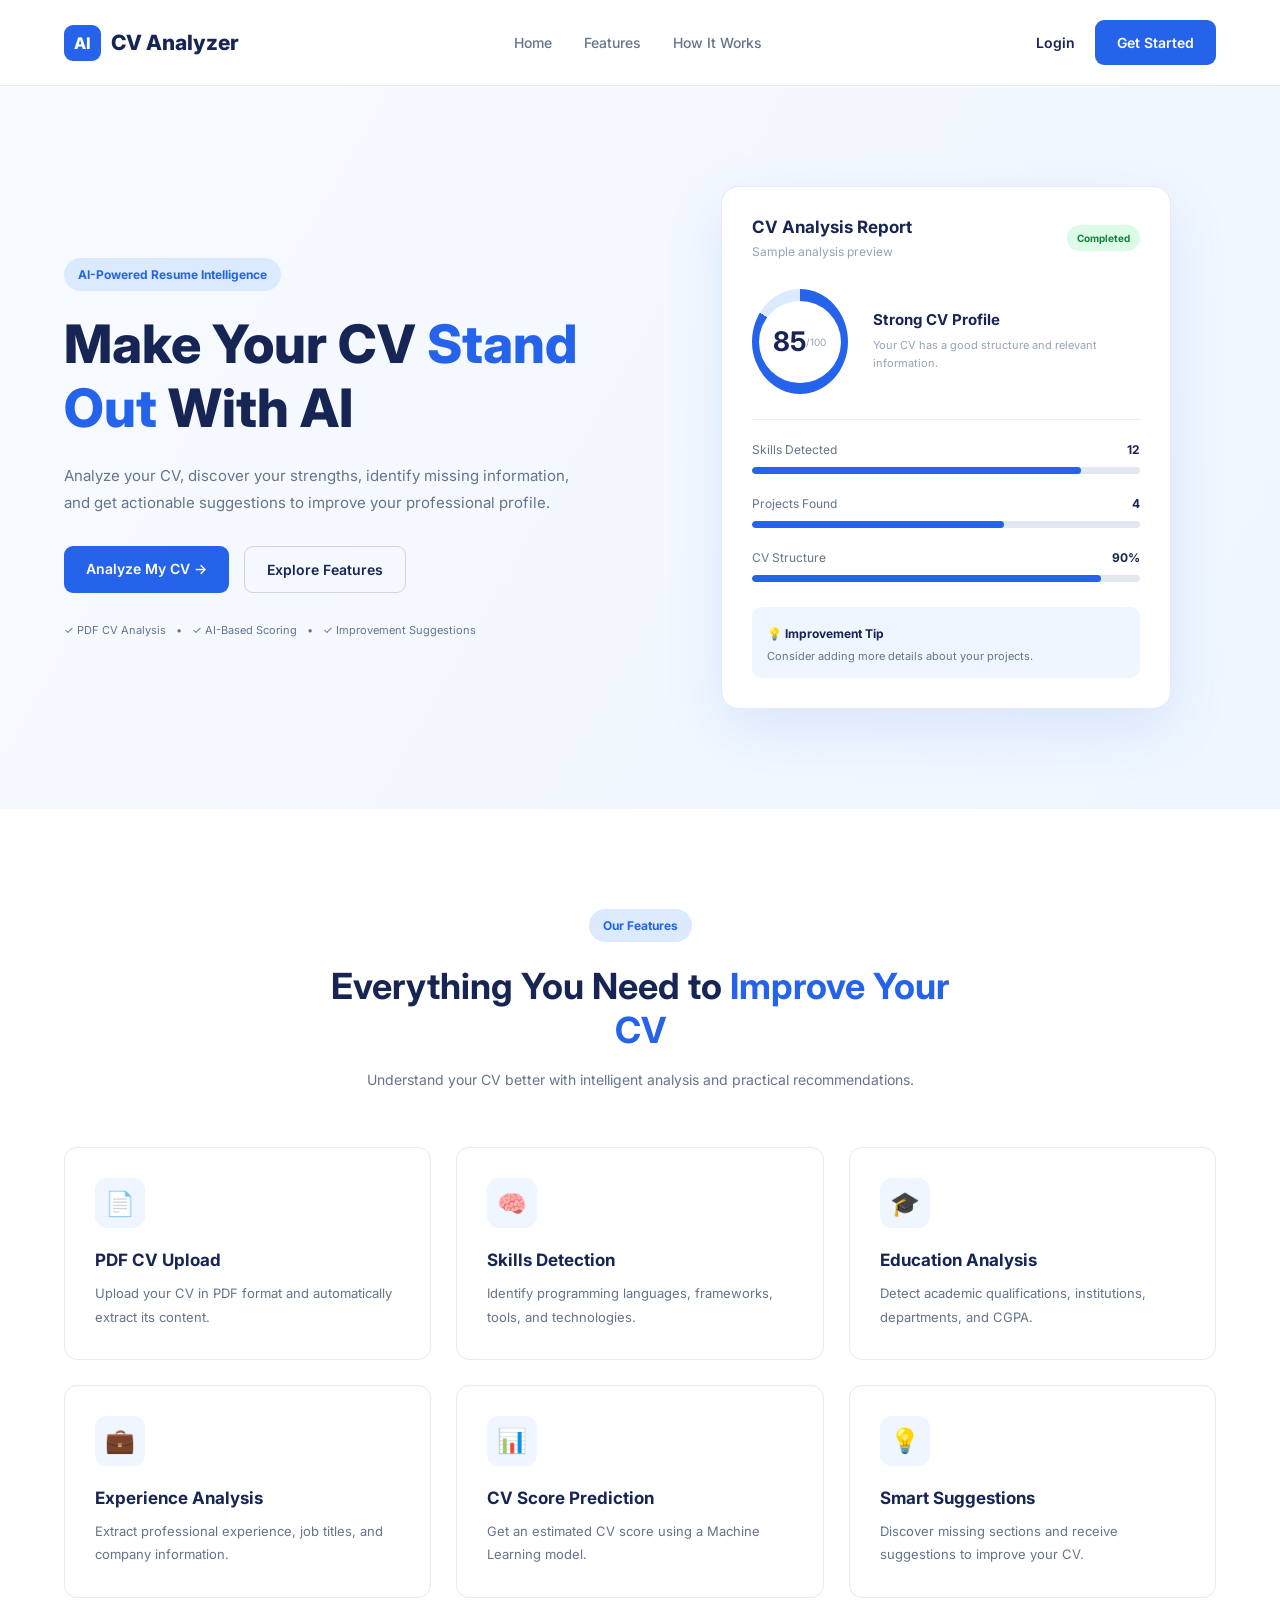
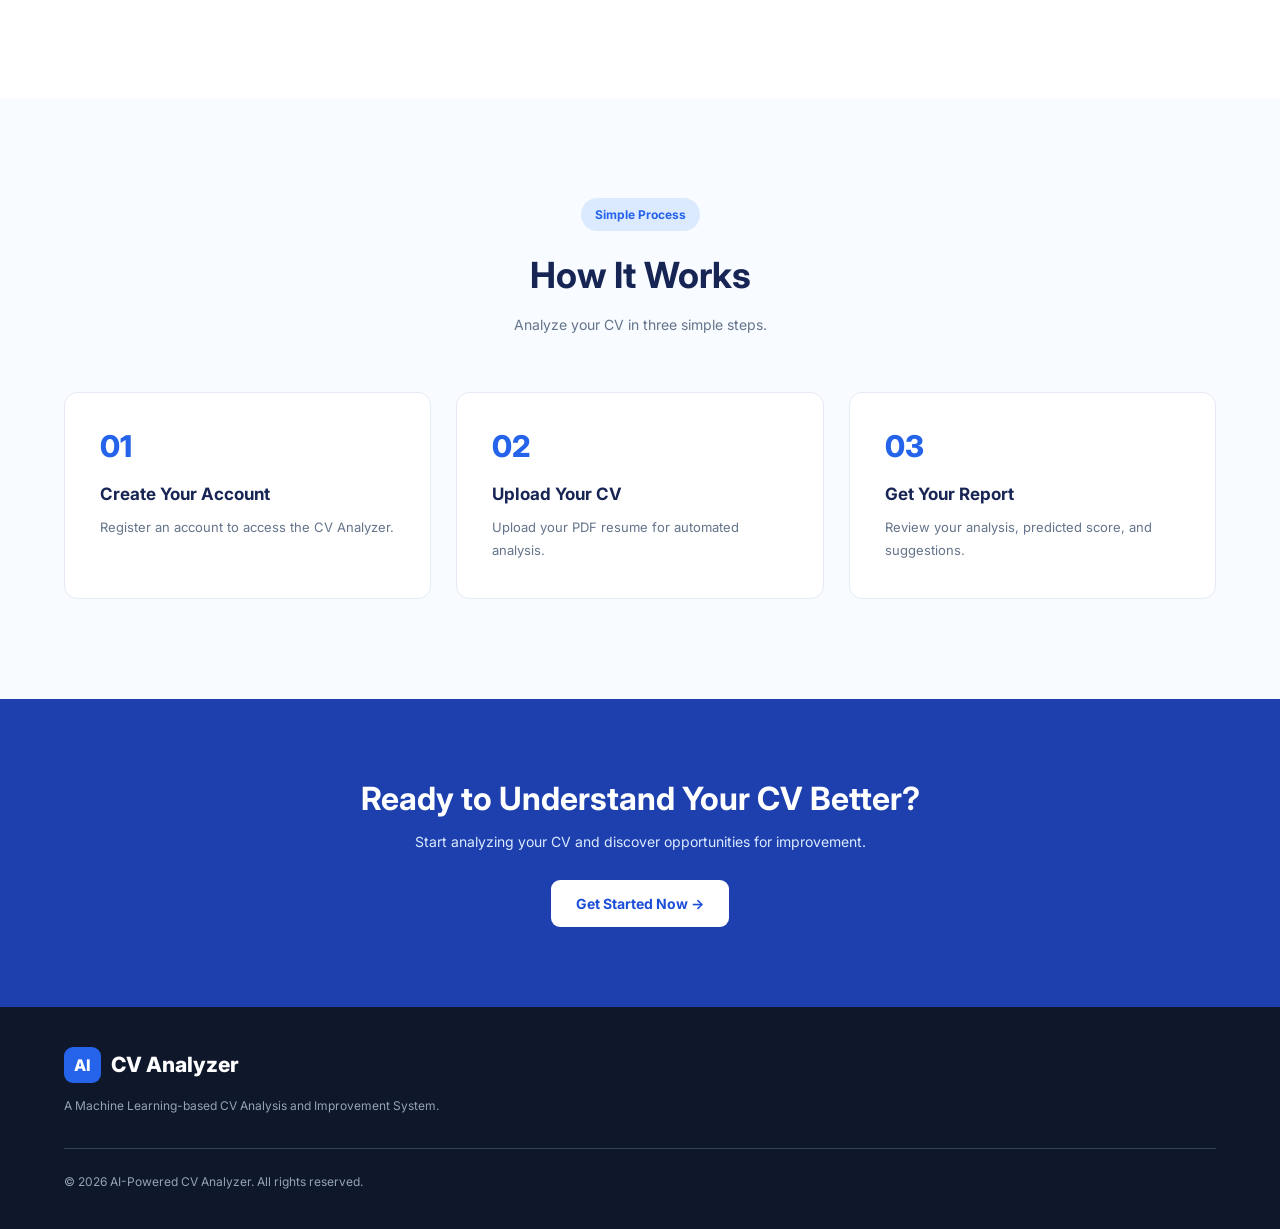
==== frontend/index.html @ 319242a5 "Initial AI CV Analyzer project" ====
<!DOCTYPE html>
<html lang="en">

<head>
    <meta charset="UTF-8">
    <meta name="viewport" content="width=device-width, initial-scale=1.0">

    <title>AI CV Analyzer | Smart Resume Analysis</title>

    <link rel="stylesheet" href="css/style.css">

    <link rel="preconnect" href="https://fonts.googleapis.com">
    <link rel="preconnect" href="https://fonts.gstatic.com" crossorigin>

    <link href="https://fonts.googleapis.com/css2?family=Inter:wght@400;500;600;700;800&display=swap" rel="stylesheet">

</head>

<body>

    <!-- Navbar -->

    <header class="navbar">

        <div class="container nav-container">

            <a href="index.html" class="logo">
                <span class="logo-icon">AI</span>
                CV Analyzer
            </a>

            <nav class="nav-links">

                <a href="#home">Home</a>
                <a href="#features">Features</a>
                <a href="#how-it-works">How It Works</a>

            </nav>

            <div class="nav-buttons">

                <a href="login.html" class="login-btn">
                    Login
                </a>

                <a href="register.html" class="primary-btn">
                    Get Started
                </a>

            </div>

        </div>

    </header>


    <!-- Hero Section -->

    <section class="hero" id="home">

        <div class="container hero-container">

            <div class="hero-content">

                <span class="badge">
                    AI-Powered Resume Intelligence
                </span>

                <h1>
                    Make Your CV
                    <span>Stand Out</span>
                    With AI
                </h1>

                <p>
                    Analyze your CV, discover your strengths,
                    identify missing information, and get
                    actionable suggestions to improve your
                    professional profile.
                </p>

                <div class="hero-buttons">

                    <a href="register.html" class="primary-btn">
                        Analyze My CV →
                    </a>

                    <a href="#features" class="secondary-btn">
                        Explore Features
                    </a>

                </div>

                <div class="hero-note">

                    ✓ PDF CV Analysis

                    <span>•</span>

                    ✓ AI-Based Scoring

                    <span>•</span>

                    ✓ Improvement Suggestions

                </div>

            </div>


            <!-- Preview Card -->

            <div class="hero-visual">

                <div class="analysis-card">

                    <div class="card-header">

                        <div>
                            <h3>CV Analysis Report</h3>
                            <p>Sample analysis preview</p>
                        </div>

                        <span class="status">
                            Completed
                        </span>

                    </div>


                    <div class="score-section">

                        <div class="score-circle">

                            <div>
                                <strong>85</strong>
                                <small>/100</small>
                            </div>

                        </div>

                        <div class="score-info">

                            <h4>Strong CV Profile</h4>

                            <p>
                                Your CV has a good structure
                                and relevant information.
                            </p>

                        </div>

                    </div>


                    <div class="analysis-item">

                        <div>
                            <span>Skills Detected</span>
                            <strong>12</strong>
                        </div>

                        <div class="progress">
                            <div style="width: 85%"></div>
                        </div>

                    </div>


                    <div class="analysis-item">

                        <div>
                            <span>Projects Found</span>
                            <strong>4</strong>
                        </div>

                        <div class="progress">
                            <div style="width: 65%"></div>
                        </div>

                    </div>


                    <div class="analysis-item">

                        <div>
                            <span>CV Structure</span>
                            <strong>90%</strong>
                        </div>

                        <div class="progress">
                            <div style="width: 90%"></div>
                        </div>

                    </div>


                    <div class="suggestion-box">

                        <strong>💡 Improvement Tip</strong>

                        <p>
                            Consider adding more details
                            about your projects.
                        </p>

                    </div>

                </div>

            </div>

        </div>

    </section>


    <!-- Features Section -->

    <section class="features section-padding" id="features">

        <div class="container">

            <div class="section-heading">

                <span class="badge">Our Features</span>

                <h2>
                    Everything You Need to
                    <span>Improve Your CV</span>
                </h2>

                <p>
                    Understand your CV better with intelligent
                    analysis and practical recommendations.
                </p>

            </div>


            <div class="features-grid">


                <div class="feature-card">

                    <div class="feature-icon">📄</div>

                    <h3>PDF CV Upload</h3>

                    <p>
                        Upload your CV in PDF format and
                        automatically extract its content.
                    </p>

                </div>


                <div class="feature-card">

                    <div class="feature-icon">🧠</div>

                    <h3>Skills Detection</h3>

                    <p>
                        Identify programming languages,
                        frameworks, tools, and technologies.
                    </p>

                </div>


                <div class="feature-card">

                    <div class="feature-icon">🎓</div>

                    <h3>Education Analysis</h3>

                    <p>
                        Detect academic qualifications,
                        institutions, departments, and CGPA.
                    </p>

                </div>


                <div class="feature-card">

                    <div class="feature-icon">💼</div>

                    <h3>Experience Analysis</h3>

                    <p>
                        Extract professional experience,
                        job titles, and company information.
                    </p>

                </div>


                <div class="feature-card">

                    <div class="feature-icon">📊</div>

                    <h3>CV Score Prediction</h3>

                    <p>
                        Get an estimated CV score using
                        a Machine Learning model.
                    </p>

                </div>


                <div class="feature-card">

                    <div class="feature-icon">💡</div>

                    <h3>Smart Suggestions</h3>

                    <p>
                        Discover missing sections and receive
                        suggestions to improve your CV.
                    </p>

                </div>


            </div>

        </div>

    </section>


    <!-- How It Works -->

    <section class="how-it-works section-padding" id="how-it-works">

        <div class="container">

            <div class="section-heading">

                <span class="badge">Simple Process</span>

                <h2>How It Works</h2>

                <p>
                    Analyze your CV in three simple steps.
                </p>

            </div>


            <div class="steps-grid">


                <div class="step-card">

                    <span class="step-number">01</span>

                    <h3>Create Your Account</h3>

                    <p>
                        Register an account to access
                        the CV Analyzer.
                    </p>

                </div>


                <div class="step-card">

                    <span class="step-number">02</span>

                    <h3>Upload Your CV</h3>

                    <p>
                        Upload your PDF resume
                        for automated analysis.
                    </p>

                </div>


                <div class="step-card">

                    <span class="step-number">03</span>

                    <h3>Get Your Report</h3>

                    <p>
                        Review your analysis,
                        predicted score, and suggestions.
                    </p>

                </div>


            </div>

        </div>

    </section>


    <!-- CTA Section -->

    <section class="cta-section">

        <div class="container cta-container">

            <h2>Ready to Understand Your CV Better?</h2>

            <p>
                Start analyzing your CV and discover
                opportunities for improvement.
            </p>

            <a href="register.html" class="cta-btn">
                Get Started Now →
            </a>

        </div>

    </section>


    <!-- Footer -->

    <footer class="footer">

        <div class="container footer-container">

            <div>

                <a href="index.html" class="logo footer-logo">
                    <span class="logo-icon">AI</span>
                    CV Analyzer
                </a>

                <p>
                    A Machine Learning-based CV Analysis
                    and Improvement System.
                </p>

            </div>

            <div class="footer-bottom">

                © 2026 AI-Powered CV Analyzer.
                All rights reserved.

            </div>

        </div>

    </footer>

</body>

</html>
---- frontend/css/style.css ----
/* Global Styles */

* {
    margin: 0;
    padding: 0;
    box-sizing: border-box;
}

html {
    scroll-behavior: smooth;
}

body {
    font-family: 'Inter', sans-serif;
    color: #172554;
    background: #ffffff;
}

a {
    text-decoration: none;
}

.container {
    width: 90%;
    max-width: 1200px;
    margin: auto;
}

.section-padding {
    padding: 100px 0;
}


/* Navbar */

.navbar {
    width: 100%;
    padding: 20px 0;
    background: #ffffff;
    border-bottom: 1px solid #e5eaf3;
}

.nav-container {
    display: flex;
    align-items: center;
    justify-content: space-between;
}

.logo {
    display: flex;
    align-items: center;
    gap: 10px;
    color: #172554;
    font-size: 21px;
    font-weight: 800;
}

.logo-icon {
    background: #2563eb;
    color: white;
    padding: 8px 10px;
    border-radius: 9px;
    font-size: 16px;
}

.nav-links {
    display: flex;
    gap: 32px;
}

.nav-links a {
    color: #64748b;
    font-size: 14px;
    font-weight: 500;
}

.nav-links a:hover {
    color: #2563eb;
}

.nav-buttons {
    display: flex;
    align-items: center;
    gap: 20px;
}

.login-btn {
    color: #172554;
    font-weight: 600;
    font-size: 14px;
}

.primary-btn {
    display: inline-block;
    background: #2563eb;
    color: white;
    padding: 14px 22px;
    border-radius: 9px;
    font-weight: 600;
    font-size: 14px;
    transition: 0.3s;
}

.primary-btn:hover {
    background: #1d4ed8;
    transform: translateY(-2px);
}


/* Hero Section */

.hero {
    padding: 100px 0;
    background: linear-gradient(
        120deg,
        #f8fbff,
        #eff6ff
    );
}

.hero-container {
    display: grid;
    grid-template-columns: 1fr 1fr;
    align-items: center;
    gap: 70px;
}

.badge {
    display: inline-block;
    color: #2563eb;
    background: #dbeafe;
    padding: 9px 14px;
    border-radius: 30px;
    font-size: 12px;
    font-weight: 700;
    margin-bottom: 22px;
}

.hero-content h1 {
    font-size: 53px;
    line-height: 1.2;
    font-weight: 800;
    color: #172554;
    margin-bottom: 22px;
}

.hero-content h1 span {
    color: #2563eb;
}

.hero-content > p {
    color: #64748b;
    line-height: 1.8;
    font-size: 15px;
    max-width: 520px;
}

.hero-buttons {
    display: flex;
    gap: 15px;
    margin-top: 30px;
}

.secondary-btn {
    display: inline-block;
    border: 1px solid #cbd5e1;
    color: #172554;
    padding: 14px 22px;
    border-radius: 9px;
    font-size: 14px;
    font-weight: 600;
}

.secondary-btn:hover {
    background: white;
}

.hero-note {
    margin-top: 30px;
    font-size: 11px;
    color: #64748b;
    display: flex;
    flex-wrap: wrap;
    gap: 10px;
}


/* Analysis Preview Card */

.hero-visual {
    display: flex;
    justify-content: center;
}

.analysis-card {
    background: white;
    width: 100%;
    max-width: 450px;
    padding: 30px;
    border-radius: 18px;
    box-shadow: 0 20px 60px rgba(37, 99, 235, 0.12);
    border: 1px solid #e5eaf3;
}

.card-header {
    display: flex;
    justify-content: space-between;
    align-items: center;
    margin-bottom: 30px;
}

.card-header h3 {
    font-size: 17px;
    margin-bottom: 7px;
}

.card-header p {
    color: #94a3b8;
    font-size: 12px;
}

.status {
    background: #dcfce7;
    color: #15803d;
    padding: 7px 10px;
    border-radius: 20px;
    font-size: 10px;
    font-weight: 700;
}

.score-section {
    display: flex;
    align-items: center;
    gap: 25px;
    padding-bottom: 25px;
    border-bottom: 1px solid #e5eaf3;
}

.score-circle {
    width: 105px;
    height: 105px;
    border-radius: 50%;
    background: conic-gradient(
        #2563eb 85%,
        #dbeafe 0
    );
    display: flex;
    align-items: center;
    justify-content: center;
}

.score-circle > div {
    width: 82px;
    height: 82px;
    background: white;
    border-radius: 50%;
    display: flex;
    align-items: center;
    justify-content: center;
}

.score-circle strong {
    font-size: 27px;
}

.score-circle small {
    font-size: 10px;
    color: #94a3b8;
}

.score-info h4 {
    font-size: 15px;
    margin-bottom: 8px;
}

.score-info p {
    color: #94a3b8;
    font-size: 11px;
    line-height: 1.6;
}

.analysis-item {
    margin-top: 22px;
}

.analysis-item > div:first-child {
    display: flex;
    justify-content: space-between;
    margin-bottom: 10px;
    font-size: 12px;
}

.analysis-item span {
    color: #64748b;
}

.analysis-item strong {
    color: #172554;
}

.progress {
    height: 7px;
    background: #e2e8f0;
    border-radius: 20px;
    overflow: hidden;
}

.progress div {
    height: 100%;
    background: #2563eb;
    border-radius: 20px;
}

.suggestion-box {
    margin-top: 25px;
    background: #eff6ff;
    padding: 15px;
    border-radius: 10px;
}

.suggestion-box strong {
    font-size: 12px;
}

.suggestion-box p {
    font-size: 11px;
    color: #64748b;
    margin-top: 7px;
}


/* Section Heading */

.section-heading {
    text-align: center;
    max-width: 650px;
    margin: 0 auto 55px;
}

.section-heading h2 {
    font-size: 36px;
    margin-bottom: 15px;
    color: #172554;
}

.section-heading h2 span {
    color: #2563eb;
}

.section-heading p {
    color: #64748b;
    font-size: 14px;
    line-height: 1.8;
}


/* Features */

.features-grid {
    display: grid;
    grid-template-columns: repeat(3, 1fr);
    gap: 25px;
}

.feature-card {
    padding: 30px;
    border: 1px solid #e5eaf3;
    border-radius: 13px;
    transition: 0.3s;
}

.feature-card:hover {
    transform: translateY(-6px);
    box-shadow: 0 15px 35px rgba(37, 99, 235, 0.08);
    border-color: #93c5fd;
}

.feature-icon {
    width: 50px;
    height: 50px;
    display: flex;
    align-items: center;
    justify-content: center;
    background: #eff6ff;
    border-radius: 12px;
    font-size: 24px;
    margin-bottom: 22px;
}

.feature-card h3 {
    font-size: 17px;
    margin-bottom: 12px;
}

.feature-card p {
    color: #64748b;
    font-size: 13px;
    line-height: 1.8;
}


/* How It Works */

.how-it-works {
    background: #f8fbff;
}

.steps-grid {
    display: grid;
    grid-template-columns: repeat(3, 1fr);
    gap: 25px;
}

.step-card {
    background: white;
    border: 1px solid #e5eaf3;
    border-radius: 13px;
    padding: 35px;
}

.step-number {
    display: inline-block;
    color: #2563eb;
    font-size: 30px;
    font-weight: 800;
    margin-bottom: 20px;
}

.step-card h3 {
    font-size: 17px;
    margin-bottom: 12px;
}

.step-card p {
    font-size: 13px;
    color: #64748b;
    line-height: 1.8;
}


/* CTA */

.cta-section {
    padding: 80px 0;
    background: #1e40af;
    text-align: center;
}

.cta-container h2 {
    color: white;
    font-size: 32px;
    margin-bottom: 15px;
}

.cta-container p {
    color: #dbeafe;
    font-size: 14px;
    margin-bottom: 30px;
}

.cta-btn {
    display: inline-block;
    background: white;
    color: #1d4ed8;
    padding: 15px 25px;
    border-radius: 9px;
    font-weight: 700;
    font-size: 14px;
}


/* Footer */

.footer {
    padding: 40px 0;
    background: #0f172a;
}

.footer-logo {
    color: white;
}

.footer-container > div:first-child p {
    color: #94a3b8;
    font-size: 12px;
    margin-top: 15px;
}

.footer-bottom {
    color: #94a3b8;
    border-top: 1px solid #334155;
    padding-top: 25px;
    margin-top: 35px;
    font-size: 12px;
}


/* Responsive Design */

@media (max-width: 900px) {

    .hero-container {
        grid-template-columns: 1fr;
    }

    .hero-content {
        text-align: center;
    }

    .hero-content > p {
        margin: auto;
    }

    .hero-buttons,
    .hero-note {
        justify-content: center;
    }

    .features-grid {
        grid-template-columns: repeat(2, 1fr);
    }

}

@media (max-width: 650px) {

    .nav-links {
        display: none;
    }

    .nav-container {
        flex-wrap: wrap;
        gap: 15px;
    }

    .logo {
        font-size: 17px;
    }

    .nav-buttons {
        gap: 12px;
    }

    .hero {
        padding: 65px 0;
    }

    .hero-content h1 {
        font-size: 37px;
    }

    .hero-buttons {
        flex-direction: column;
    }

    .hero-buttons a {
        text-align: center;
    }

    .hero-note {
        line-height: 2;
    }

    .features-grid,
    .steps-grid {
        grid-template-columns: 1fr;
    }

    .section-heading h2 {
        font-size: 28px;
    }

    .analysis-card {
        padding: 20px;
    }

    .score-section {
        gap: 15px;
    }

    .cta-container h2 {
        font-size: 25px;
    }

}

/* =========================
   AUTHENTICATION PAGES
========================= */

.auth-page {
    min-height: 100vh;
    background: #f8fafc;
}

.auth-container {
    min-height: 100vh;
    display: grid;
    grid-template-columns: 1fr 1fr;
}


/* Left Side */

.auth-left {
    background: linear-gradient(
        145deg,
        #172554,
        #1e40af
    );

    padding: 50px 10%;
    display: flex;
    flex-direction: column;
    justify-content: space-between;
}

.auth-left .logo {
    color: white;
}

.auth-content {
    max-width: 500px;
}

.auth-content .badge {
    background: rgba(255,255,255,0.12);
    color: #bfdbfe;
}

.auth-content h1 {
    font-size: 43px;
    line-height: 1.25;
    color: white;
    margin-bottom: 22px;
}

.auth-content > p {
    color: #dbeafe;
    font-size: 14px;
    line-height: 1.9;
}

.auth-benefits {
    margin-top: 35px;
    display: grid;
    gap: 18px;
}

.auth-benefits div {
    color: white;
    font-size: 14px;
    font-weight: 500;
}

.auth-copyright {
    color: #bfdbfe;
    font-size: 12px;
}


/* Right Side */

.auth-right {
    display: flex;
    align-items: center;
    justify-content: center;
    padding: 40px 25px;
}

.auth-form-wrapper {
    width: 100%;
    max-width: 430px;
}

.auth-form-wrapper h2 {
    font-size: 30px;
    color: #172554;
    margin-bottom: 10px;
}

.auth-subtitle {
    color: #64748b;
    font-size: 14px;
    margin-bottom: 35px;
}


/* Form */

.form-group {
    margin-bottom: 22px;
}

.form-group label {
    display: block;
    color: #334155;
    font-size: 13px;
    font-weight: 600;
    margin-bottom: 9px;
}

.form-group input {
    width: 100%;
    padding: 15px;
    border: 1px solid #cbd5e1;
    border-radius: 9px;
    outline: none;
    font-family: inherit;
    font-size: 13px;
    background: white;
    transition: 0.3s;
}

.form-group input:focus {
    border-color: #2563eb;
    box-shadow: 0 0 0 3px rgba(37,99,235,0.1);
}

.form-group input::placeholder {
    color: #94a3b8;
}


/* Submit Button */

.auth-submit-btn {
    width: 100%;
    padding: 15px;
    border: none;
    border-radius: 9px;
    background: #2563eb;
    color: white;
    font-size: 14px;
    font-weight: 700;
    cursor: pointer;
    transition: 0.3s;
}

.auth-submit-btn:hover {
    background: #1d4ed8;
}


/* Navigation Links */

.auth-switch {
    text-align: center;
    margin-top: 28px;
    color: #64748b;
    font-size: 13px;
}

.auth-switch a {
    color: #2563eb;
    font-weight: 700;
}

.back-home {
    display: block;
    text-align: center;
    margin-top: 25px;
    color: #64748b;
    font-size: 13px;
}


/* Responsive */

@media (max-width: 850px) {

    .auth-container {
        grid-template-columns: 1fr;
    }

    .auth-left {
        min-height: 380px;
        padding: 35px 8%;
    }

    .auth-content {
        margin-top: 65px;
    }

    .auth-content h1 {
        font-size: 34px;
    }

    .auth-copyright {
        margin-top: 40px;
    }

}

@media (max-width: 500px) {

    .auth-left {
        min-height: 350px;
    }

    .auth-content h1 {
        font-size: 29px;
    }

    .auth-right {
        padding: 45px 22px;
    }

    .auth-form-wrapper h2 {
        font-size: 26px;
    }

}
/* Form Messages */

.form-message {
    display: none;
    padding: 13px;
    margin-bottom: 20px;
    border-radius: 8px;
    font-size: 13px;
    line-height: 1.5;
}

.form-message.success {
    display: block;
    background: #dcfce7;
    color: #166534;
    border: 1px solid #86efac;
}

.form-message.error {
    display: block;
    background: #fee2e2;
    color: #991b1b;
    border: 1px solid #fca5a5;
}

/* =========================
   DASHBOARD DESIGN
========================= */

.dashboard-page {
    background: #f8fafc;
    min-height: 100vh;
}

.dashboard-layout {
    display: flex;
    min-height: 100vh;
}


/* Sidebar */

.sidebar {
    width: 255px;
    background: #172554;
    color: white;
    padding: 30px 20px;
    display: flex;
    flex-direction: column;
    position: fixed;
    top: 0;
    bottom: 0;
    left: 0;
}

.sidebar-logo {
    color: white;
    font-size: 19px;
    margin-bottom: 55px;
}

.sidebar-menu {
    display: flex;
    flex-direction: column;
    gap: 9px;
}

.menu-label {
    font-size: 10px;
    color: #93a8d0;
    font-weight: 700;
    letter-spacing: 1px;
    margin: 15px 0 8px;
}

.menu-item {
    display: flex;
    align-items: center;
    gap: 13px;
    padding: 13px;
    color: #cbd5e1;
    border-radius: 8px;
    font-size: 13px;
    transition: 0.3s;
    background: transparent;
    border: none;
    width: 100%;
    text-align: left;
    cursor: pointer;
    font-family: inherit;
}

.menu-item:hover,
.menu-item.active {
    background: #2563eb;
    color: white;
}

.menu-item span {
    font-size: 17px;
}

.sidebar-footer {
    margin-top: auto;
    border-top: 1px solid #334477;
    padding-top: 22px;
    color: #cbd5e1;
    font-size: 11px;
    line-height: 2;
}

.sidebar-footer small {
    color: #93a8d0;
}


/* Main */

.dashboard-main {
    width: calc(100% - 255px);
    margin-left: 255px;
    padding: 35px 45px;
}


/* Topbar */

.dashboard-topbar {
    display: flex;
    align-items: center;
    justify-content: space-between;
    padding-bottom: 25px;
    border-bottom: 1px solid #e2e8f0;
}

.dashboard-topbar h2 {
    color: #172554;
    font-size: 23px;
    margin-bottom: 6px;
}

.dashboard-topbar p {
    color: #64748b;
    font-size: 12px;
}

.user-profile {
    display: flex;
    align-items: center;
    gap: 12px;
}

.user-avatar {
    width: 43px;
    height: 43px;
    border-radius: 50%;
    background: #dbeafe;
    color: #2563eb;
    display: flex;
    align-items: center;
    justify-content: center;
    font-weight: 800;
    font-size: 17px;
}

.user-profile strong {
    display: block;
    font-size: 12px;
    color: #172554;
    margin-bottom: 5px;
}

.user-profile small {
    font-size: 10px;
    color: #64748b;
}


/* Welcome */

.welcome-section {
    margin-top: 35px;
    background: linear-gradient(
        120deg,
        #1e40af,
        #2563eb
    );
    border-radius: 14px;
    padding: 35px;
    display: flex;
    align-items: center;
    justify-content: space-between;
    gap: 20px;
}

.welcome-badge {
    display: inline-block;
    color: #dbeafe;
    font-size: 10px;
    font-weight: 700;
    letter-spacing: 1px;
    margin-bottom: 15px;
}

.welcome-section h1 {
    color: white;
    font-size: 27px;
    margin-bottom: 12px;
}

.welcome-section h1 span {
    color: #bfdbfe;
}

.welcome-section p {
    color: #dbeafe;
    font-size: 12px;
    line-height: 1.8;
}

.dashboard-primary-btn {
    display: inline-block;
    background: white;
    color: #1d4ed8;
    padding: 13px 18px;
    border-radius: 8px;
    font-size: 12px;
    font-weight: 700;
    white-space: nowrap;
}


/* Statistics */

.stats-grid {
    display: grid;
    grid-template-columns: repeat(3, 1fr);
    gap: 20px;
    margin-top: 30px;
}

.stat-card {
    background: white;
    border: 1px solid #e2e8f0;
    border-radius: 12px;
    padding: 22px;
    display: flex;
    align-items: center;
    gap: 15px;
}

.stat-icon {
    width: 45px;
    height: 45px;
    border-radius: 10px;
    display: flex;
    align-items: center;
    justify-content: center;
    font-size: 20px;
}

.stat-icon.blue {
    background: #dbeafe;
}

.stat-icon.green {
    background: #dcfce7;
}

.stat-icon.orange {
    background: #ffedd5;
}

.stat-card p {
    color: #64748b;
    font-size: 11px;
}

.stat-card h2 {
    color: #172554;
    font-size: 24px;
    margin: 7px 0;
}

.stat-card small {
    color: #94a3b8;
    font-size: 9px;
}


/* Upload */

.upload-section,
.history-section {
    margin-top: 40px;
}

.section-title {
    display: flex;
    justify-content: space-between;
    align-items: center;
    margin-bottom: 20px;
}

.section-title h2 {
    color: #172554;
    font-size: 19px;
    margin-bottom: 7px;
}

.section-title p {
    color: #64748b;
    font-size: 12px;
}

.pdf-badge {
    background: #dbeafe;
    color: #2563eb;
    padding: 7px 12px;
    border-radius: 20px;
    font-size: 10px;
    font-weight: 700;
}


/* Upload Box */

.upload-box {
    background: white;
    border: 2px dashed #93c5fd;
    border-radius: 13px;
    padding: 45px 20px;
    text-align: center;
}

.upload-icon {
    font-size: 40px;
    margin-bottom: 15px;
}

.upload-box h3 {
    color: #172554;
    font-size: 17px;
    margin-bottom: 10px;
}

.upload-box > p {
    color: #64748b;
    font-size: 12px;
}

.upload-button {
    margin-top: 22px;
    background: #2563eb;
    color: white;
    border: none;
    padding: 13px 22px;
    border-radius: 8px;
    font-size: 12px;
    font-weight: 700;
    cursor: pointer;
}

.upload-button:hover {
    background: #1d4ed8;
}

.upload-note {
    margin-top: 15px;
    font-size: 10px !important;
    color: #94a3b8 !important;
}


/* History */

.view-all {
    color: #2563eb;
    font-size: 12px;
    font-weight: 600;
}

.empty-history {
    background: white;
    border: 1px solid #e2e8f0;
    border-radius: 12px;
    padding: 40px 20px;
    text-align: center;
}

.empty-history > div {
    font-size: 35px;
    margin-bottom: 15px;
}

.empty-history h3 {
    color: #172554;
    font-size: 15px;
    margin-bottom: 9px;
}

.empty-history p {
    color: #94a3b8;
    font-size: 11px;
    line-height: 1.7;
}


/* Footer */

.dashboard-footer {
    border-top: 1px solid #e2e8f0;
    padding-top: 22px;
    margin-top: 45px;
    color: #94a3b8;
    font-size: 10px;
}


/* Responsive */

@media (max-width: 1000px) {

    .dashboard-main {
        padding: 30px 25px;
    }

    .stats-grid {
        grid-template-columns: 1fr 1fr;
    }

}

@media (max-width: 700px) {

    .sidebar {
        width: 65px;
        padding: 20px 8px;
    }

    .sidebar-logo {
        font-size: 0;
        margin-bottom: 40px;
    }

    .sidebar-logo .logo-icon {
        font-size: 15px;
    }

    .menu-label,
    .menu-item:not(.active) {
        font-size: 0;
    }

    .menu-item {
        justify-content: center;
        padding: 13px 5px;
        font-size: 0;
    }

    .menu-item span {
        font-size: 19px;
    }

    .sidebar-footer {
        display: none;
    }

    .dashboard-main {
        width: calc(100% - 65px);
        margin-left: 65px;
        padding: 22px 15px;
    }

    .welcome-section {
        flex-direction: column;
        align-items: flex-start;
        padding: 25px;
    }

    .welcome-section h1 {
        font-size: 22px;
    }

    .stats-grid {
        grid-template-columns: 1fr;
    }

    .dashboard-topbar h2 {
        font-size: 19px;
    }

    .user-profile small {
        display: none;
    }

}

@media (max-width: 400px) {

    .dashboard-main {
        padding: 18px 10px;
    }

    .welcome-section h1 {
        font-size: 19px;
    }

    .section-title h2 {
        font-size: 16px;
    }

}

/* =========================
   CV UPLOAD STATUS
========================= */

.upload-progress {
    display: none;
    width: 100%;
    max-width: 350px;
    height: 8px;
    background: #e2e8f0;
    border-radius: 20px;
    margin: 20px auto;
    overflow: hidden;
}

.upload-progress.active {
    display: block;
}

#progressBar {
    width: 0%;
    height: 100%;
    background: #2563eb;
    border-radius: 20px;
    transition: width 0.3s ease;
}

#selectedFile {
    margin-top: 15px;
    color: #64748b;
    font-size: 11px;
    word-break: break-word;
}

#uploadMessage {
    margin-top: 20px;
    text-align: left;
}
/* =========================
   ANALYSIS RESULT PAGE
========================= */

.result-container {

    max-width: 1100px;

    margin: auto;

    padding: 50px 25px;

}


.result-header {

    text-align: center;

    margin-bottom: 40px;

}


.result-header h1 {

    color: #172554;

    font-size: 30px;

    margin: 20px 0 10px;

}


.result-header p {

    color: #64748b;

    font-size: 14px;

}


.result-score-card {

    background: linear-gradient(
        135deg,
        #1e40af,
        #2563eb
    );

    padding: 40px;

    border-radius: 15px;

    text-align: center;

    color: white;

    margin-bottom: 30px;

}


.result-score-card p {

    font-size: 13px;

    letter-spacing: 1px;

}


.result-score-card h2 {

    font-size: 65px;

    margin: 15px 0;

}


.result-score-card span {

    color: #dbeafe;

    font-size: 13px;

}


.result-grid {

    display: grid;

    grid-template-columns: repeat(3, 1fr);

    gap: 20px;

}


.result-card {

    background: white;

    padding: 25px;

    border-radius: 12px;

    border: 1px solid #e2e8f0;

}


.result-card h3 {

    color: #64748b;

    font-size: 12px;

    margin-bottom: 12px;

}


.result-card p {

    color: #172554;

    font-size: 20px;

    font-weight: 700;

    overflow-wrap: anywhere;

}


.result-suggestions {

    background: white;

    padding: 30px;

    border-radius: 12px;

    margin-top: 30px;

    border: 1px solid #e2e8f0;

}


.result-suggestions h2 {

    color: #172554;

    font-size: 20px;

    margin-bottom: 20px;

}


.suggestion-item {

    background: #eff6ff;

    color: #1e40af;

    padding: 15px;

    border-radius: 8px;

    margin-bottom: 12px;

    font-size: 13px;

    line-height: 1.6;

}


.result-actions {

    margin-top: 30px;

    text-align: center;

}


@media (max-width: 700px) {

    .result-grid {

        grid-template-columns: 1fr 1fr;

    }

}


@media (max-width: 450px) {

    .result-grid {

        grid-template-columns: 1fr;

    }

    .result-score-card h2 {

        font-size: 48px;

    }

}

.result-page {
    background: #f8fafc;
    min-height: 100vh;
}
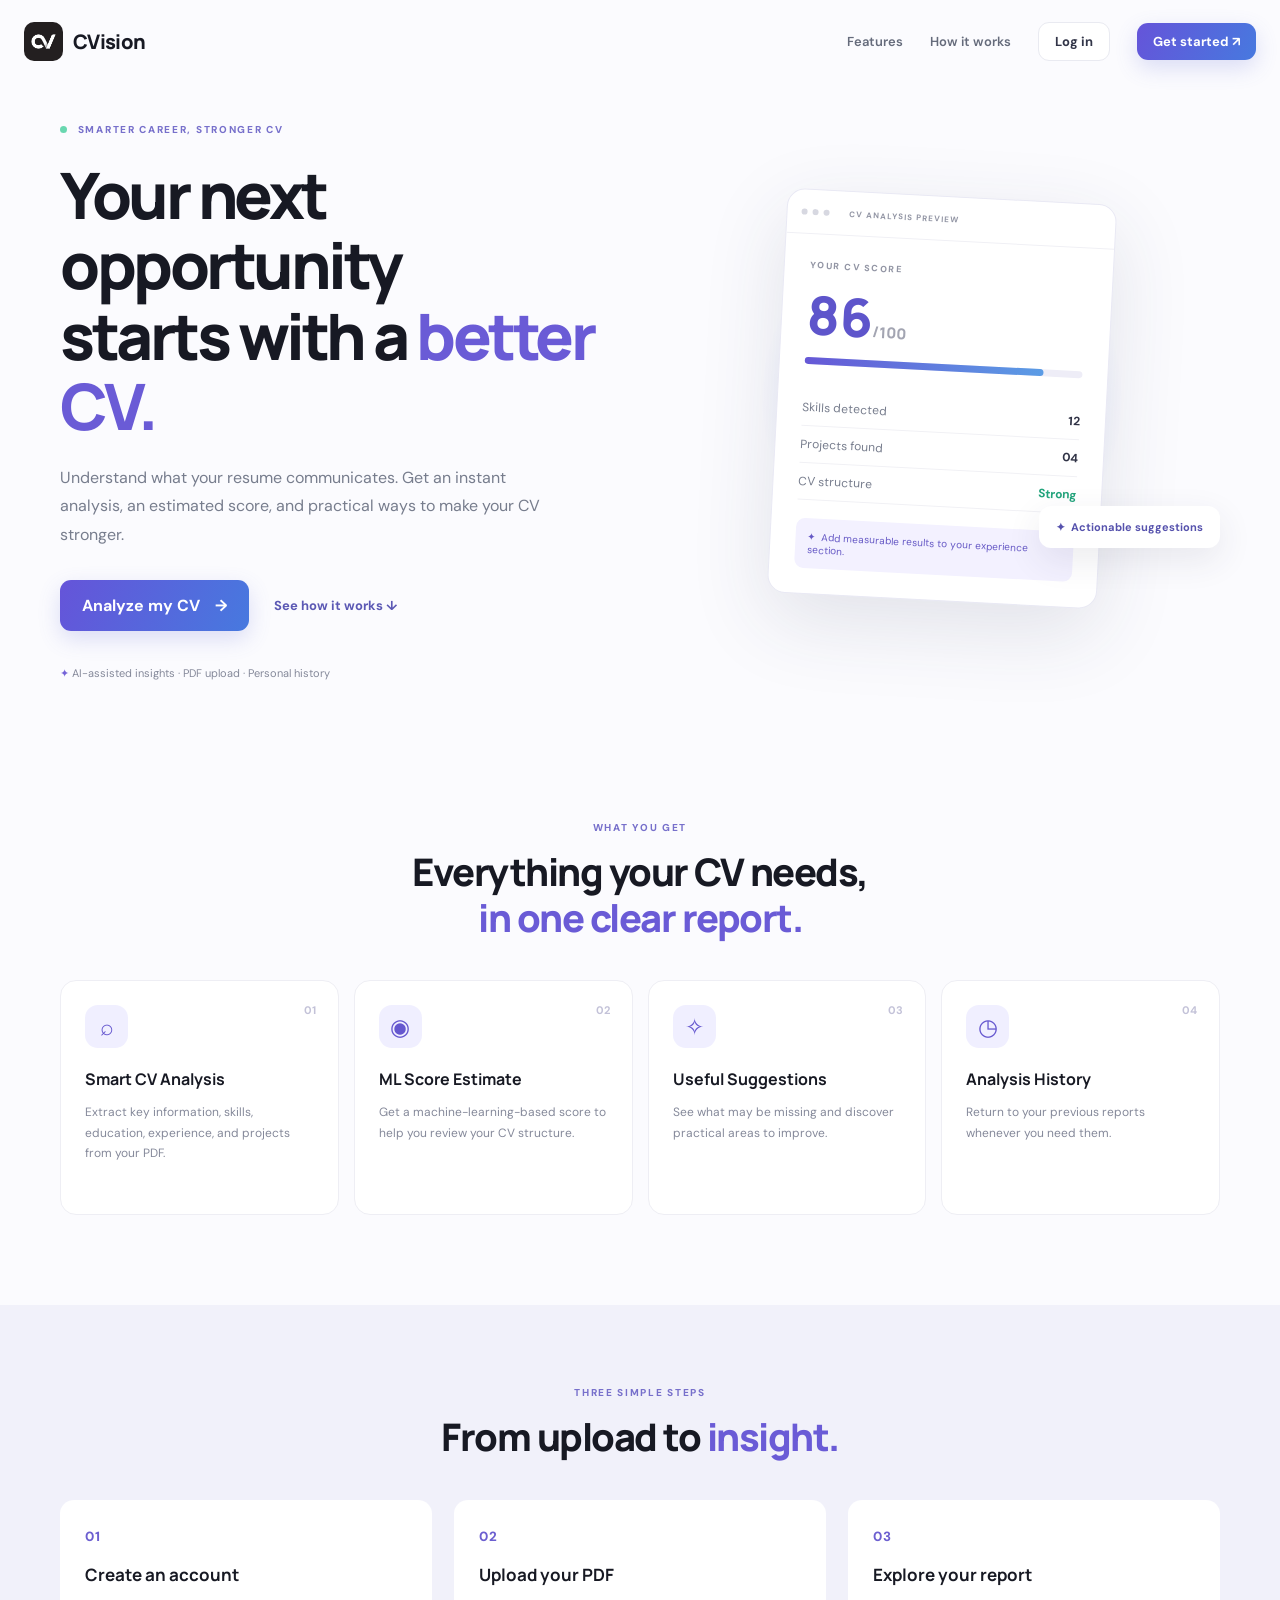
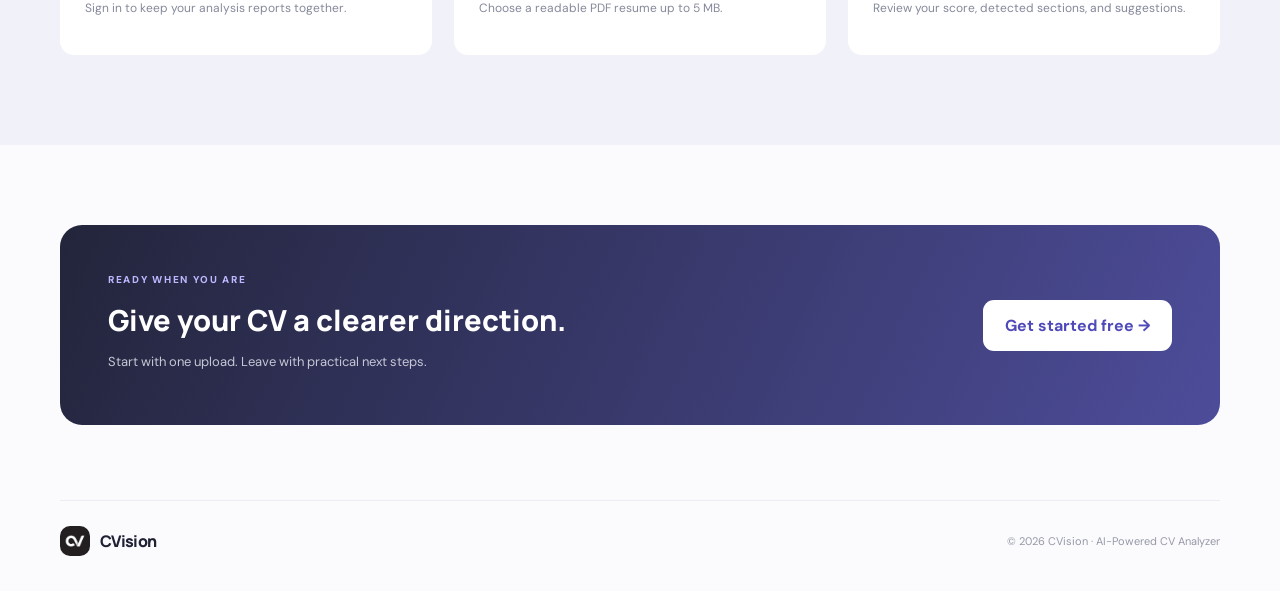
==== commit 19d67c02: "Redesign AI CV Analyzer frontend and backend" ====
--- a/frontend/index.html
+++ b/frontend/index.html
@@ -1,461 +1,6 @@
-<!DOCTYPE html>
-<html lang="en">
-
-<head>
-    <meta charset="UTF-8">
-    <meta name="viewport" content="width=device-width, initial-scale=1.0">
-
-    <title>AI CV Analyzer | Smart Resume Analysis</title>
-
-    <link rel="stylesheet" href="css/style.css">
-
-    <link rel="preconnect" href="https://fonts.googleapis.com">
-    <link rel="preconnect" href="https://fonts.gstatic.com" crossorigin>
-
-    <link href="https://fonts.googleapis.com/css2?family=Inter:wght@400;500;600;700;800&display=swap" rel="stylesheet">
-
-</head>
-
-<body>
-
-    <!-- Navbar -->
-
-    <header class="navbar">
-
-        <div class="container nav-container">
-
-            <a href="index.html" class="logo">
-                <span class="logo-icon">AI</span>
-                CV Analyzer
-            </a>
-
-            <nav class="nav-links">
-
-                <a href="#home">Home</a>
-                <a href="#features">Features</a>
-                <a href="#how-it-works">How It Works</a>
-
-            </nav>
-
-            <div class="nav-buttons">
-
-                <a href="login.html" class="login-btn">
-                    Login
-                </a>
-
-                <a href="register.html" class="primary-btn">
-                    Get Started
-                </a>
-
-            </div>
-
-        </div>
-
-    </header>
-
-
-    <!-- Hero Section -->
-
-    <section class="hero" id="home">
-
-        <div class="container hero-container">
-
-            <div class="hero-content">
-
-                <span class="badge">
-                    AI-Powered Resume Intelligence
-                </span>
-
-                <h1>
-                    Make Your CV
-                    <span>Stand Out</span>
-                    With AI
-                </h1>
-
-                <p>
-                    Analyze your CV, discover your strengths,
-                    identify missing information, and get
-                    actionable suggestions to improve your
-                    professional profile.
-                </p>
-
-                <div class="hero-buttons">
-
-                    <a href="register.html" class="primary-btn">
-                        Analyze My CV →
-                    </a>
-
-                    <a href="#features" class="secondary-btn">
-                        Explore Features
-                    </a>
-
-                </div>
-
-                <div class="hero-note">
-
-                    ✓ PDF CV Analysis
-
-                    <span>•</span>
-
-                    ✓ AI-Based Scoring
-
-                    <span>•</span>
-
-                    ✓ Improvement Suggestions
-
-                </div>
-
-            </div>
-
-
-            <!-- Preview Card -->
-
-            <div class="hero-visual">
-
-                <div class="analysis-card">
-
-                    <div class="card-header">
-
-                        <div>
-                            <h3>CV Analysis Report</h3>
-                            <p>Sample analysis preview</p>
-                        </div>
-
-                        <span class="status">
-                            Completed
-                        </span>
-
-                    </div>
-
-
-                    <div class="score-section">
-
-                        <div class="score-circle">
-
-                            <div>
-                                <strong>85</strong>
-                                <small>/100</small>
-                            </div>
-
-                        </div>
-
-                        <div class="score-info">
-
-                            <h4>Strong CV Profile</h4>
-
-                            <p>
-                                Your CV has a good structure
-                                and relevant information.
-                            </p>
-
-                        </div>
-
-                    </div>
-
-
-                    <div class="analysis-item">
-
-                        <div>
-                            <span>Skills Detected</span>
-                            <strong>12</strong>
-                        </div>
-
-                        <div class="progress">
-                            <div style="width: 85%"></div>
-                        </div>
-
-                    </div>
-
-
-                    <div class="analysis-item">
-
-                        <div>
-                            <span>Projects Found</span>
-                            <strong>4</strong>
-                        </div>
-
-                        <div class="progress">
-                            <div style="width: 65%"></div>
-                        </div>
-
-                    </div>
-
-
-                    <div class="analysis-item">
-
-                        <div>
-                            <span>CV Structure</span>
-                            <strong>90%</strong>
-                        </div>
-
-                        <div class="progress">
-                            <div style="width: 90%"></div>
-                        </div>
-
-                    </div>
-
-
-                    <div class="suggestion-box">
-
-                        <strong>💡 Improvement Tip</strong>
-
-                        <p>
-                            Consider adding more details
-                            about your projects.
-                        </p>
-
-                    </div>
-
-                </div>
-
-            </div>
-
-        </div>
-
-    </section>
-
-
-    <!-- Features Section -->
-
-    <section class="features section-padding" id="features">
-
-        <div class="container">
-
-            <div class="section-heading">
-
-                <span class="badge">Our Features</span>
-
-                <h2>
-                    Everything You Need to
-                    <span>Improve Your CV</span>
-                </h2>
-
-                <p>
-                    Understand your CV better with intelligent
-                    analysis and practical recommendations.
-                </p>
-
-            </div>
-
-
-            <div class="features-grid">
-
-
-                <div class="feature-card">
-
-                    <div class="feature-icon">📄</div>
-
-                    <h3>PDF CV Upload</h3>
-
-                    <p>
-                        Upload your CV in PDF format and
-                        automatically extract its content.
-                    </p>
-
-                </div>
-
-
-                <div class="feature-card">
-
-                    <div class="feature-icon">🧠</div>
-
-                    <h3>Skills Detection</h3>
-
-                    <p>
-                        Identify programming languages,
-                        frameworks, tools, and technologies.
-                    </p>
-
-                </div>
-
-
-                <div class="feature-card">
-
-                    <div class="feature-icon">🎓</div>
-
-                    <h3>Education Analysis</h3>
-
-                    <p>
-                        Detect academic qualifications,
-                        institutions, departments, and CGPA.
-                    </p>
-
-                </div>
-
-
-                <div class="feature-card">
-
-                    <div class="feature-icon">💼</div>
-
-                    <h3>Experience Analysis</h3>
-
-                    <p>
-                        Extract professional experience,
-                        job titles, and company information.
-                    </p>
-
-                </div>
-
-
-                <div class="feature-card">
-
-                    <div class="feature-icon">📊</div>
-
-                    <h3>CV Score Prediction</h3>
-
-                    <p>
-                        Get an estimated CV score using
-                        a Machine Learning model.
-                    </p>
-
-                </div>
-
-
-                <div class="feature-card">
-
-                    <div class="feature-icon">💡</div>
-
-                    <h3>Smart Suggestions</h3>
-
-                    <p>
-                        Discover missing sections and receive
-                        suggestions to improve your CV.
-                    </p>
-
-                </div>
-
-
-            </div>
-
-        </div>
-
-    </section>
-
-
-    <!-- How It Works -->
-
-    <section class="how-it-works section-padding" id="how-it-works">
-
-        <div class="container">
-
-            <div class="section-heading">
-
-                <span class="badge">Simple Process</span>
-
-                <h2>How It Works</h2>
-
-                <p>
-                    Analyze your CV in three simple steps.
-                </p>
-
-            </div>
-
-
-            <div class="steps-grid">
-
-
-                <div class="step-card">
-
-                    <span class="step-number">01</span>
-
-                    <h3>Create Your Account</h3>
-
-                    <p>
-                        Register an account to access
-                        the CV Analyzer.
-                    </p>
-
-                </div>
-
-
-                <div class="step-card">
-
-                    <span class="step-number">02</span>
-
-                    <h3>Upload Your CV</h3>
-
-                    <p>
-                        Upload your PDF resume
-                        for automated analysis.
-                    </p>
-
-                </div>
-
-
-                <div class="step-card">
-
-                    <span class="step-number">03</span>
-
-                    <h3>Get Your Report</h3>
-
-                    <p>
-                        Review your analysis,
-                        predicted score, and suggestions.
-                    </p>
-
-                </div>
-
-
-            </div>
-
-        </div>
-
-    </section>
-
-
-    <!-- CTA Section -->
-
-    <section class="cta-section">
-
-        <div class="container cta-container">
-
-            <h2>Ready to Understand Your CV Better?</h2>
-
-            <p>
-                Start analyzing your CV and discover
-                opportunities for improvement.
-            </p>
-
-            <a href="register.html" class="cta-btn">
-                Get Started Now →
-            </a>
-
-        </div>
-
-    </section>
-
-
-    <!-- Footer -->
-
-    <footer class="footer">
-
-        <div class="container footer-container">
-
-            <div>
-
-                <a href="index.html" class="logo footer-logo">
-                    <span class="logo-icon">AI</span>
-                    CV Analyzer
-                </a>
-
-                <p>
-                    A Machine Learning-based CV Analysis
-                    and Improvement System.
-                </p>
-
-            </div>
-
-            <div class="footer-bottom">
-
-                © 2026 AI-Powered CV Analyzer.
-                All rights reserved.
-
-            </div>
-
-        </div>
-
-    </footer>
-
-</body>
-
-</html>+<!DOCTYPE html><html lang="en"><head><meta charset="UTF-8"><meta name="viewport" content="width=device-width, initial-scale=1"><title>CVision — AI CV Analyzer</title><link rel="stylesheet" href="css/style.css"></head><body class="landing">
+<nav class="site-nav"><a class="brand" href="index.html"><img src="assets/logo.png"><span>CVision</span></a><div><a href="#features">Features</a><a href="#how">How it works</a><a class="btn btn-ghost" href="login.html">Log in</a><a class="btn btn-primary" href="register.html">Get started ↗</a></div></nav>
+<main><section class="hero wrap"><div class="hero-copy"><span class="eyebrow"><i></i> SMARTER CAREER, STRONGER CV</span><h1>Your next opportunity<br>starts with a <em>better CV.</em></h1><p>Understand what your resume communicates. Get an instant analysis, an estimated score, and practical ways to make your CV stronger.</p><div class="hero-actions"><a class="btn btn-primary btn-large" href="register.html">Analyze my CV <span>→</span></a><a class="text-link" href="#how">See how it works ↓</a></div><div class="trust-line"><span>✦</span> AI-assisted insights · PDF upload · Personal history</div></div><div class="hero-visual"><div class="glow"></div><div class="mock-window"><div class="mock-top"><span></span><span></span><span></span><b>CV ANALYSIS PREVIEW</b></div><div class="mock-content"><div class="mock-label">YOUR CV SCORE</div><div class="mock-score">86<span>/100</span></div><div class="score-track"><i></i></div><div class="mock-row"><span>Skills detected</span><b>12</b></div><div class="mock-row"><span>Projects found</span><b>04</b></div><div class="mock-row"><span>CV structure</span><b class="good">Strong</b></div><div class="mock-tip">✦ &nbsp;Add measurable results to your experience section.</div></div></div><div class="float-chip">✦ &nbsp;Actionable suggestions</div></div></section>
+<section class="section wrap" id="features"><div class="section-head"><span class="eyebrow">WHAT YOU GET</span><h2>Everything your CV needs,<br><em>in one clear report.</em></h2></div><div class="feature-grid"><article class="feature"><b>01</b><div class="feature-icon">⌕</div><h3>Smart CV Analysis</h3><p>Extract key information, skills, education, experience, and projects from your PDF.</p></article><article class="feature"><b>02</b><div class="feature-icon">◉</div><h3>ML Score Estimate</h3><p>Get a machine-learning-based score to help you review your CV structure.</p></article><article class="feature"><b>03</b><div class="feature-icon">✧</div><h3>Useful Suggestions</h3><p>See what may be missing and discover practical areas to improve.</p></article><article class="feature"><b>04</b><div class="feature-icon">◷</div><h3>Analysis History</h3><p>Return to your previous reports whenever you need them.</p></article></div></section>
+<section class="how-section" id="how"><div class="wrap"><div class="section-head"><span class="eyebrow">THREE SIMPLE STEPS</span><h2>From upload to <em>insight.</em></h2></div><div class="steps"><div><small>01</small><h3>Create an account</h3><p>Sign in to keep your analysis reports together.</p></div><div><small>02</small><h3>Upload your PDF</h3><p>Choose a readable PDF resume up to 5 MB.</p></div><div><small>03</small><h3>Explore your report</h3><p>Review your score, detected sections, and suggestions.</p></div></div></div></section>
+<section class="cta wrap"><div><span class="eyebrow">READY WHEN YOU ARE</span><h2>Give your CV a clearer direction.</h2><p>Start with one upload. Leave with practical next steps.</p></div><a class="btn btn-light btn-large" href="register.html">Get started free →</a></section></main><footer class="footer wrap"><a class="brand" href="index.html"><img src="assets/logo.png"><span>CVision</span></a><span>© 2026 CVision · AI-Powered CV Analyzer</span></footer><script src="js/script.js"></script></body></html>
--- a/frontend/css/style.css
+++ b/frontend/css/style.css
@@ -1,1590 +1,9 @@
-/* Global Styles */
-
-* {
-    margin: 0;
-    padding: 0;
-    box-sizing: border-box;
-}
-
-html {
-    scroll-behavior: smooth;
-}
-
-body {
-    font-family: 'Inter', sans-serif;
-    color: #172554;
-    background: #ffffff;
-}
-
-a {
-    text-decoration: none;
-}
-
-.container {
-    width: 90%;
-    max-width: 1200px;
-    margin: auto;
-}
-
-.section-padding {
-    padding: 100px 0;
-}
-
-
-/* Navbar */
-
-.navbar {
-    width: 100%;
-    padding: 20px 0;
-    background: #ffffff;
-    border-bottom: 1px solid #e5eaf3;
-}
-
-.nav-container {
-    display: flex;
-    align-items: center;
-    justify-content: space-between;
-}
-
-.logo {
-    display: flex;
-    align-items: center;
-    gap: 10px;
-    color: #172554;
-    font-size: 21px;
-    font-weight: 800;
-}
-
-.logo-icon {
-    background: #2563eb;
-    color: white;
-    padding: 8px 10px;
-    border-radius: 9px;
-    font-size: 16px;
-}
-
-.nav-links {
-    display: flex;
-    gap: 32px;
-}
-
-.nav-links a {
-    color: #64748b;
-    font-size: 14px;
-    font-weight: 500;
-}
-
-.nav-links a:hover {
-    color: #2563eb;
-}
-
-.nav-buttons {
-    display: flex;
-    align-items: center;
-    gap: 20px;
-}
-
-.login-btn {
-    color: #172554;
-    font-weight: 600;
-    font-size: 14px;
-}
-
-.primary-btn {
-    display: inline-block;
-    background: #2563eb;
-    color: white;
-    padding: 14px 22px;
-    border-radius: 9px;
-    font-weight: 600;
-    font-size: 14px;
-    transition: 0.3s;
-}
-
-.primary-btn:hover {
-    background: #1d4ed8;
-    transform: translateY(-2px);
-}
-
-
-/* Hero Section */
-
-.hero {
-    padding: 100px 0;
-    background: linear-gradient(
-        120deg,
-        #f8fbff,
-        #eff6ff
-    );
-}
-
-.hero-container {
-    display: grid;
-    grid-template-columns: 1fr 1fr;
-    align-items: center;
-    gap: 70px;
-}
-
-.badge {
-    display: inline-block;
-    color: #2563eb;
-    background: #dbeafe;
-    padding: 9px 14px;
-    border-radius: 30px;
-    font-size: 12px;
-    font-weight: 700;
-    margin-bottom: 22px;
-}
-
-.hero-content h1 {
-    font-size: 53px;
-    line-height: 1.2;
-    font-weight: 800;
-    color: #172554;
-    margin-bottom: 22px;
-}
-
-.hero-content h1 span {
-    color: #2563eb;
-}
-
-.hero-content > p {
-    color: #64748b;
-    line-height: 1.8;
-    font-size: 15px;
-    max-width: 520px;
-}
-
-.hero-buttons {
-    display: flex;
-    gap: 15px;
-    margin-top: 30px;
-}
-
-.secondary-btn {
-    display: inline-block;
-    border: 1px solid #cbd5e1;
-    color: #172554;
-    padding: 14px 22px;
-    border-radius: 9px;
-    font-size: 14px;
-    font-weight: 600;
-}
-
-.secondary-btn:hover {
-    background: white;
-}
-
-.hero-note {
-    margin-top: 30px;
-    font-size: 11px;
-    color: #64748b;
-    display: flex;
-    flex-wrap: wrap;
-    gap: 10px;
-}
-
-
-/* Analysis Preview Card */
-
-.hero-visual {
-    display: flex;
-    justify-content: center;
-}
-
-.analysis-card {
-    background: white;
-    width: 100%;
-    max-width: 450px;
-    padding: 30px;
-    border-radius: 18px;
-    box-shadow: 0 20px 60px rgba(37, 99, 235, 0.12);
-    border: 1px solid #e5eaf3;
-}
-
-.card-header {
-    display: flex;
-    justify-content: space-between;
-    align-items: center;
-    margin-bottom: 30px;
-}
-
-.card-header h3 {
-    font-size: 17px;
-    margin-bottom: 7px;
-}
-
-.card-header p {
-    color: #94a3b8;
-    font-size: 12px;
-}
-
-.status {
-    background: #dcfce7;
-    color: #15803d;
-    padding: 7px 10px;
-    border-radius: 20px;
-    font-size: 10px;
-    font-weight: 700;
-}
-
-.score-section {
-    display: flex;
-    align-items: center;
-    gap: 25px;
-    padding-bottom: 25px;
-    border-bottom: 1px solid #e5eaf3;
-}
-
-.score-circle {
-    width: 105px;
-    height: 105px;
-    border-radius: 50%;
-    background: conic-gradient(
-        #2563eb 85%,
-        #dbeafe 0
-    );
-    display: flex;
-    align-items: center;
-    justify-content: center;
-}
-
-.score-circle > div {
-    width: 82px;
-    height: 82px;
-    background: white;
-    border-radius: 50%;
-    display: flex;
-    align-items: center;
-    justify-content: center;
-}
-
-.score-circle strong {
-    font-size: 27px;
-}
-
-.score-circle small {
-    font-size: 10px;
-    color: #94a3b8;
-}
-
-.score-info h4 {
-    font-size: 15px;
-    margin-bottom: 8px;
-}
-
-.score-info p {
-    color: #94a3b8;
-    font-size: 11px;
-    line-height: 1.6;
-}
-
-.analysis-item {
-    margin-top: 22px;
-}
-
-.analysis-item > div:first-child {
-    display: flex;
-    justify-content: space-between;
-    margin-bottom: 10px;
-    font-size: 12px;
-}
-
-.analysis-item span {
-    color: #64748b;
-}
-
-.analysis-item strong {
-    color: #172554;
-}
-
-.progress {
-    height: 7px;
-    background: #e2e8f0;
-    border-radius: 20px;
-    overflow: hidden;
-}
-
-.progress div {
-    height: 100%;
-    background: #2563eb;
-    border-radius: 20px;
-}
-
-.suggestion-box {
-    margin-top: 25px;
-    background: #eff6ff;
-    padding: 15px;
-    border-radius: 10px;
-}
-
-.suggestion-box strong {
-    font-size: 12px;
-}
-
-.suggestion-box p {
-    font-size: 11px;
-    color: #64748b;
-    margin-top: 7px;
-}
-
-
-/* Section Heading */
-
-.section-heading {
-    text-align: center;
-    max-width: 650px;
-    margin: 0 auto 55px;
-}
-
-.section-heading h2 {
-    font-size: 36px;
-    margin-bottom: 15px;
-    color: #172554;
-}
-
-.section-heading h2 span {
-    color: #2563eb;
-}
-
-.section-heading p {
-    color: #64748b;
-    font-size: 14px;
-    line-height: 1.8;
-}
-
-
-/* Features */
-
-.features-grid {
-    display: grid;
-    grid-template-columns: repeat(3, 1fr);
-    gap: 25px;
-}
-
-.feature-card {
-    padding: 30px;
-    border: 1px solid #e5eaf3;
-    border-radius: 13px;
-    transition: 0.3s;
-}
-
-.feature-card:hover {
-    transform: translateY(-6px);
-    box-shadow: 0 15px 35px rgba(37, 99, 235, 0.08);
-    border-color: #93c5fd;
-}
-
-.feature-icon {
-    width: 50px;
-    height: 50px;
-    display: flex;
-    align-items: center;
-    justify-content: center;
-    background: #eff6ff;
-    border-radius: 12px;
-    font-size: 24px;
-    margin-bottom: 22px;
-}
-
-.feature-card h3 {
-    font-size: 17px;
-    margin-bottom: 12px;
-}
-
-.feature-card p {
-    color: #64748b;
-    font-size: 13px;
-    line-height: 1.8;
-}
-
-
-/* How It Works */
-
-.how-it-works {
-    background: #f8fbff;
-}
-
-.steps-grid {
-    display: grid;
-    grid-template-columns: repeat(3, 1fr);
-    gap: 25px;
-}
-
-.step-card {
-    background: white;
-    border: 1px solid #e5eaf3;
-    border-radius: 13px;
-    padding: 35px;
-}
-
-.step-number {
-    display: inline-block;
-    color: #2563eb;
-    font-size: 30px;
-    font-weight: 800;
-    margin-bottom: 20px;
-}
-
-.step-card h3 {
-    font-size: 17px;
-    margin-bottom: 12px;
-}
-
-.step-card p {
-    font-size: 13px;
-    color: #64748b;
-    line-height: 1.8;
-}
-
-
-/* CTA */
-
-.cta-section {
-    padding: 80px 0;
-    background: #1e40af;
-    text-align: center;
-}
-
-.cta-container h2 {
-    color: white;
-    font-size: 32px;
-    margin-bottom: 15px;
-}
-
-.cta-container p {
-    color: #dbeafe;
-    font-size: 14px;
-    margin-bottom: 30px;
-}
-
-.cta-btn {
-    display: inline-block;
-    background: white;
-    color: #1d4ed8;
-    padding: 15px 25px;
-    border-radius: 9px;
-    font-weight: 700;
-    font-size: 14px;
-}
-
-
-/* Footer */
-
-.footer {
-    padding: 40px 0;
-    background: #0f172a;
-}
-
-.footer-logo {
-    color: white;
-}
-
-.footer-container > div:first-child p {
-    color: #94a3b8;
-    font-size: 12px;
-    margin-top: 15px;
-}
-
-.footer-bottom {
-    color: #94a3b8;
-    border-top: 1px solid #334155;
-    padding-top: 25px;
-    margin-top: 35px;
-    font-size: 12px;
-}
-
-
-/* Responsive Design */
-
-@media (max-width: 900px) {
-
-    .hero-container {
-        grid-template-columns: 1fr;
-    }
-
-    .hero-content {
-        text-align: center;
-    }
-
-    .hero-content > p {
-        margin: auto;
-    }
-
-    .hero-buttons,
-    .hero-note {
-        justify-content: center;
-    }
-
-    .features-grid {
-        grid-template-columns: repeat(2, 1fr);
-    }
-
-}
-
-@media (max-width: 650px) {
-
-    .nav-links {
-        display: none;
-    }
-
-    .nav-container {
-        flex-wrap: wrap;
-        gap: 15px;
-    }
-
-    .logo {
-        font-size: 17px;
-    }
-
-    .nav-buttons {
-        gap: 12px;
-    }
-
-    .hero {
-        padding: 65px 0;
-    }
-
-    .hero-content h1 {
-        font-size: 37px;
-    }
-
-    .hero-buttons {
-        flex-direction: column;
-    }
-
-    .hero-buttons a {
-        text-align: center;
-    }
-
-    .hero-note {
-        line-height: 2;
-    }
-
-    .features-grid,
-    .steps-grid {
-        grid-template-columns: 1fr;
-    }
-
-    .section-heading h2 {
-        font-size: 28px;
-    }
-
-    .analysis-card {
-        padding: 20px;
-    }
-
-    .score-section {
-        gap: 15px;
-    }
-
-    .cta-container h2 {
-        font-size: 25px;
-    }
-
-}
-
-/* =========================
-   AUTHENTICATION PAGES
-========================= */
-
-.auth-page {
-    min-height: 100vh;
-    background: #f8fafc;
-}
-
-.auth-container {
-    min-height: 100vh;
-    display: grid;
-    grid-template-columns: 1fr 1fr;
-}
-
-
-/* Left Side */
-
-.auth-left {
-    background: linear-gradient(
-        145deg,
-        #172554,
-        #1e40af
-    );
-
-    padding: 50px 10%;
-    display: flex;
-    flex-direction: column;
-    justify-content: space-between;
-}
-
-.auth-left .logo {
-    color: white;
-}
-
-.auth-content {
-    max-width: 500px;
-}
-
-.auth-content .badge {
-    background: rgba(255,255,255,0.12);
-    color: #bfdbfe;
-}
-
-.auth-content h1 {
-    font-size: 43px;
-    line-height: 1.25;
-    color: white;
-    margin-bottom: 22px;
-}
-
-.auth-content > p {
-    color: #dbeafe;
-    font-size: 14px;
-    line-height: 1.9;
-}
-
-.auth-benefits {
-    margin-top: 35px;
-    display: grid;
-    gap: 18px;
-}
-
-.auth-benefits div {
-    color: white;
-    font-size: 14px;
-    font-weight: 500;
-}
-
-.auth-copyright {
-    color: #bfdbfe;
-    font-size: 12px;
-}
-
-
-/* Right Side */
-
-.auth-right {
-    display: flex;
-    align-items: center;
-    justify-content: center;
-    padding: 40px 25px;
-}
-
-.auth-form-wrapper {
-    width: 100%;
-    max-width: 430px;
-}
-
-.auth-form-wrapper h2 {
-    font-size: 30px;
-    color: #172554;
-    margin-bottom: 10px;
-}
-
-.auth-subtitle {
-    color: #64748b;
-    font-size: 14px;
-    margin-bottom: 35px;
-}
-
-
-/* Form */
-
-.form-group {
-    margin-bottom: 22px;
-}
-
-.form-group label {
-    display: block;
-    color: #334155;
-    font-size: 13px;
-    font-weight: 600;
-    margin-bottom: 9px;
-}
-
-.form-group input {
-    width: 100%;
-    padding: 15px;
-    border: 1px solid #cbd5e1;
-    border-radius: 9px;
-    outline: none;
-    font-family: inherit;
-    font-size: 13px;
-    background: white;
-    transition: 0.3s;
-}
-
-.form-group input:focus {
-    border-color: #2563eb;
-    box-shadow: 0 0 0 3px rgba(37,99,235,0.1);
-}
-
-.form-group input::placeholder {
-    color: #94a3b8;
-}
-
-
-/* Submit Button */
-
-.auth-submit-btn {
-    width: 100%;
-    padding: 15px;
-    border: none;
-    border-radius: 9px;
-    background: #2563eb;
-    color: white;
-    font-size: 14px;
-    font-weight: 700;
-    cursor: pointer;
-    transition: 0.3s;
-}
-
-.auth-submit-btn:hover {
-    background: #1d4ed8;
-}
-
-
-/* Navigation Links */
-
-.auth-switch {
-    text-align: center;
-    margin-top: 28px;
-    color: #64748b;
-    font-size: 13px;
-}
-
-.auth-switch a {
-    color: #2563eb;
-    font-weight: 700;
-}
-
-.back-home {
-    display: block;
-    text-align: center;
-    margin-top: 25px;
-    color: #64748b;
-    font-size: 13px;
-}
-
-
-/* Responsive */
-
-@media (max-width: 850px) {
-
-    .auth-container {
-        grid-template-columns: 1fr;
-    }
-
-    .auth-left {
-        min-height: 380px;
-        padding: 35px 8%;
-    }
-
-    .auth-content {
-        margin-top: 65px;
-    }
-
-    .auth-content h1 {
-        font-size: 34px;
-    }
-
-    .auth-copyright {
-        margin-top: 40px;
-    }
-
-}
-
-@media (max-width: 500px) {
-
-    .auth-left {
-        min-height: 350px;
-    }
-
-    .auth-content h1 {
-        font-size: 29px;
-    }
-
-    .auth-right {
-        padding: 45px 22px;
-    }
-
-    .auth-form-wrapper h2 {
-        font-size: 26px;
-    }
-
-}
-/* Form Messages */
-
-.form-message {
-    display: none;
-    padding: 13px;
-    margin-bottom: 20px;
-    border-radius: 8px;
-    font-size: 13px;
-    line-height: 1.5;
-}
-
-.form-message.success {
-    display: block;
-    background: #dcfce7;
-    color: #166534;
-    border: 1px solid #86efac;
-}
-
-.form-message.error {
-    display: block;
-    background: #fee2e2;
-    color: #991b1b;
-    border: 1px solid #fca5a5;
-}
-
-/* =========================
-   DASHBOARD DESIGN
-========================= */
-
-.dashboard-page {
-    background: #f8fafc;
-    min-height: 100vh;
-}
-
-.dashboard-layout {
-    display: flex;
-    min-height: 100vh;
-}
-
-
-/* Sidebar */
-
-.sidebar {
-    width: 255px;
-    background: #172554;
-    color: white;
-    padding: 30px 20px;
-    display: flex;
-    flex-direction: column;
-    position: fixed;
-    top: 0;
-    bottom: 0;
-    left: 0;
-}
-
-.sidebar-logo {
-    color: white;
-    font-size: 19px;
-    margin-bottom: 55px;
-}
-
-.sidebar-menu {
-    display: flex;
-    flex-direction: column;
-    gap: 9px;
-}
-
-.menu-label {
-    font-size: 10px;
-    color: #93a8d0;
-    font-weight: 700;
-    letter-spacing: 1px;
-    margin: 15px 0 8px;
-}
-
-.menu-item {
-    display: flex;
-    align-items: center;
-    gap: 13px;
-    padding: 13px;
-    color: #cbd5e1;
-    border-radius: 8px;
-    font-size: 13px;
-    transition: 0.3s;
-    background: transparent;
-    border: none;
-    width: 100%;
-    text-align: left;
-    cursor: pointer;
-    font-family: inherit;
-}
-
-.menu-item:hover,
-.menu-item.active {
-    background: #2563eb;
-    color: white;
-}
-
-.menu-item span {
-    font-size: 17px;
-}
-
-.sidebar-footer {
-    margin-top: auto;
-    border-top: 1px solid #334477;
-    padding-top: 22px;
-    color: #cbd5e1;
-    font-size: 11px;
-    line-height: 2;
-}
-
-.sidebar-footer small {
-    color: #93a8d0;
-}
-
-
-/* Main */
-
-.dashboard-main {
-    width: calc(100% - 255px);
-    margin-left: 255px;
-    padding: 35px 45px;
-}
-
-
-/* Topbar */
-
-.dashboard-topbar {
-    display: flex;
-    align-items: center;
-    justify-content: space-between;
-    padding-bottom: 25px;
-    border-bottom: 1px solid #e2e8f0;
-}
-
-.dashboard-topbar h2 {
-    color: #172554;
-    font-size: 23px;
-    margin-bottom: 6px;
-}
-
-.dashboard-topbar p {
-    color: #64748b;
-    font-size: 12px;
-}
-
-.user-profile {
-    display: flex;
-    align-items: center;
-    gap: 12px;
-}
-
-.user-avatar {
-    width: 43px;
-    height: 43px;
-    border-radius: 50%;
-    background: #dbeafe;
-    color: #2563eb;
-    display: flex;
-    align-items: center;
-    justify-content: center;
-    font-weight: 800;
-    font-size: 17px;
-}
-
-.user-profile strong {
-    display: block;
-    font-size: 12px;
-    color: #172554;
-    margin-bottom: 5px;
-}
-
-.user-profile small {
-    font-size: 10px;
-    color: #64748b;
-}
-
-
-/* Welcome */
-
-.welcome-section {
-    margin-top: 35px;
-    background: linear-gradient(
-        120deg,
-        #1e40af,
-        #2563eb
-    );
-    border-radius: 14px;
-    padding: 35px;
-    display: flex;
-    align-items: center;
-    justify-content: space-between;
-    gap: 20px;
-}
-
-.welcome-badge {
-    display: inline-block;
-    color: #dbeafe;
-    font-size: 10px;
-    font-weight: 700;
-    letter-spacing: 1px;
-    margin-bottom: 15px;
-}
-
-.welcome-section h1 {
-    color: white;
-    font-size: 27px;
-    margin-bottom: 12px;
-}
-
-.welcome-section h1 span {
-    color: #bfdbfe;
-}
-
-.welcome-section p {
-    color: #dbeafe;
-    font-size: 12px;
-    line-height: 1.8;
-}
-
-.dashboard-primary-btn {
-    display: inline-block;
-    background: white;
-    color: #1d4ed8;
-    padding: 13px 18px;
-    border-radius: 8px;
-    font-size: 12px;
-    font-weight: 700;
-    white-space: nowrap;
-}
-
-
-/* Statistics */
-
-.stats-grid {
-    display: grid;
-    grid-template-columns: repeat(3, 1fr);
-    gap: 20px;
-    margin-top: 30px;
-}
-
-.stat-card {
-    background: white;
-    border: 1px solid #e2e8f0;
-    border-radius: 12px;
-    padding: 22px;
-    display: flex;
-    align-items: center;
-    gap: 15px;
-}
-
-.stat-icon {
-    width: 45px;
-    height: 45px;
-    border-radius: 10px;
-    display: flex;
-    align-items: center;
-    justify-content: center;
-    font-size: 20px;
-}
-
-.stat-icon.blue {
-    background: #dbeafe;
-}
-
-.stat-icon.green {
-    background: #dcfce7;
-}
-
-.stat-icon.orange {
-    background: #ffedd5;
-}
-
-.stat-card p {
-    color: #64748b;
-    font-size: 11px;
-}
-
-.stat-card h2 {
-    color: #172554;
-    font-size: 24px;
-    margin: 7px 0;
-}
-
-.stat-card small {
-    color: #94a3b8;
-    font-size: 9px;
-}
-
-
-/* Upload */
-
-.upload-section,
-.history-section {
-    margin-top: 40px;
-}
-
-.section-title {
-    display: flex;
-    justify-content: space-between;
-    align-items: center;
-    margin-bottom: 20px;
-}
-
-.section-title h2 {
-    color: #172554;
-    font-size: 19px;
-    margin-bottom: 7px;
-}
-
-.section-title p {
-    color: #64748b;
-    font-size: 12px;
-}
-
-.pdf-badge {
-    background: #dbeafe;
-    color: #2563eb;
-    padding: 7px 12px;
-    border-radius: 20px;
-    font-size: 10px;
-    font-weight: 700;
-}
-
-
-/* Upload Box */
-
-.upload-box {
-    background: white;
-    border: 2px dashed #93c5fd;
-    border-radius: 13px;
-    padding: 45px 20px;
-    text-align: center;
-}
-
-.upload-icon {
-    font-size: 40px;
-    margin-bottom: 15px;
-}
-
-.upload-box h3 {
-    color: #172554;
-    font-size: 17px;
-    margin-bottom: 10px;
-}
-
-.upload-box > p {
-    color: #64748b;
-    font-size: 12px;
-}
-
-.upload-button {
-    margin-top: 22px;
-    background: #2563eb;
-    color: white;
-    border: none;
-    padding: 13px 22px;
-    border-radius: 8px;
-    font-size: 12px;
-    font-weight: 700;
-    cursor: pointer;
-}
-
-.upload-button:hover {
-    background: #1d4ed8;
-}
-
-.upload-note {
-    margin-top: 15px;
-    font-size: 10px !important;
-    color: #94a3b8 !important;
-}
-
-
-/* History */
-
-.view-all {
-    color: #2563eb;
-    font-size: 12px;
-    font-weight: 600;
-}
-
-.empty-history {
-    background: white;
-    border: 1px solid #e2e8f0;
-    border-radius: 12px;
-    padding: 40px 20px;
-    text-align: center;
-}
-
-.empty-history > div {
-    font-size: 35px;
-    margin-bottom: 15px;
-}
-
-.empty-history h3 {
-    color: #172554;
-    font-size: 15px;
-    margin-bottom: 9px;
-}
-
-.empty-history p {
-    color: #94a3b8;
-    font-size: 11px;
-    line-height: 1.7;
-}
-
-
-/* Footer */
-
-.dashboard-footer {
-    border-top: 1px solid #e2e8f0;
-    padding-top: 22px;
-    margin-top: 45px;
-    color: #94a3b8;
-    font-size: 10px;
-}
-
-
-/* Responsive */
-
-@media (max-width: 1000px) {
-
-    .dashboard-main {
-        padding: 30px 25px;
-    }
-
-    .stats-grid {
-        grid-template-columns: 1fr 1fr;
-    }
-
-}
-
-@media (max-width: 700px) {
-
-    .sidebar {
-        width: 65px;
-        padding: 20px 8px;
-    }
-
-    .sidebar-logo {
-        font-size: 0;
-        margin-bottom: 40px;
-    }
-
-    .sidebar-logo .logo-icon {
-        font-size: 15px;
-    }
-
-    .menu-label,
-    .menu-item:not(.active) {
-        font-size: 0;
-    }
-
-    .menu-item {
-        justify-content: center;
-        padding: 13px 5px;
-        font-size: 0;
-    }
-
-    .menu-item span {
-        font-size: 19px;
-    }
-
-    .sidebar-footer {
-        display: none;
-    }
-
-    .dashboard-main {
-        width: calc(100% - 65px);
-        margin-left: 65px;
-        padding: 22px 15px;
-    }
-
-    .welcome-section {
-        flex-direction: column;
-        align-items: flex-start;
-        padding: 25px;
-    }
-
-    .welcome-section h1 {
-        font-size: 22px;
-    }
-
-    .stats-grid {
-        grid-template-columns: 1fr;
-    }
-
-    .dashboard-topbar h2 {
-        font-size: 19px;
-    }
-
-    .user-profile small {
-        display: none;
-    }
-
-}
-
-@media (max-width: 400px) {
-
-    .dashboard-main {
-        padding: 18px 10px;
-    }
-
-    .welcome-section h1 {
-        font-size: 19px;
-    }
-
-    .section-title h2 {
-        font-size: 16px;
-    }
-
-}
-
-/* =========================
-   CV UPLOAD STATUS
-========================= */
-
-.upload-progress {
-    display: none;
-    width: 100%;
-    max-width: 350px;
-    height: 8px;
-    background: #e2e8f0;
-    border-radius: 20px;
-    margin: 20px auto;
-    overflow: hidden;
-}
-
-.upload-progress.active {
-    display: block;
-}
-
-#progressBar {
-    width: 0%;
-    height: 100%;
-    background: #2563eb;
-    border-radius: 20px;
-    transition: width 0.3s ease;
-}
-
-#selectedFile {
-    margin-top: 15px;
-    color: #64748b;
-    font-size: 11px;
-    word-break: break-word;
-}
-
-#uploadMessage {
-    margin-top: 20px;
-    text-align: left;
-}
-/* =========================
-   ANALYSIS RESULT PAGE
-========================= */
-
-.result-container {
-
-    max-width: 1100px;
-
-    margin: auto;
-
-    padding: 50px 25px;
-
-}
-
-
-.result-header {
-
-    text-align: center;
-
-    margin-bottom: 40px;
-
-}
-
-
-.result-header h1 {
-
-    color: #172554;
-
-    font-size: 30px;
-
-    margin: 20px 0 10px;
-
-}
-
-
-.result-header p {
-
-    color: #64748b;
-
-    font-size: 14px;
-
-}
-
-
-.result-score-card {
-
-    background: linear-gradient(
-        135deg,
-        #1e40af,
-        #2563eb
-    );
-
-    padding: 40px;
-
-    border-radius: 15px;
-
-    text-align: center;
-
-    color: white;
-
-    margin-bottom: 30px;
-
-}
-
-
-.result-score-card p {
-
-    font-size: 13px;
-
-    letter-spacing: 1px;
-
-}
-
-
-.result-score-card h2 {
-
-    font-size: 65px;
-
-    margin: 15px 0;
-
-}
-
-
-.result-score-card span {
-
-    color: #dbeafe;
-
-    font-size: 13px;
-
-}
-
-
-.result-grid {
-
-    display: grid;
-
-    grid-template-columns: repeat(3, 1fr);
-
-    gap: 20px;
-
-}
-
-
-.result-card {
-
-    background: white;
-
-    padding: 25px;
-
-    border-radius: 12px;
-
-    border: 1px solid #e2e8f0;
-
-}
-
-
-.result-card h3 {
-
-    color: #64748b;
-
-    font-size: 12px;
-
-    margin-bottom: 12px;
-
-}
-
-
-.result-card p {
-
-    color: #172554;
-
-    font-size: 20px;
-
-    font-weight: 700;
-
-    overflow-wrap: anywhere;
-
-}
-
-
-.result-suggestions {
-
-    background: white;
-
-    padding: 30px;
-
-    border-radius: 12px;
-
-    margin-top: 30px;
-
-    border: 1px solid #e2e8f0;
-
-}
-
-
-.result-suggestions h2 {
-
-    color: #172554;
-
-    font-size: 20px;
-
-    margin-bottom: 20px;
-
-}
-
-
-.suggestion-item {
-
-    background: #eff6ff;
-
-    color: #1e40af;
-
-    padding: 15px;
-
-    border-radius: 8px;
-
-    margin-bottom: 12px;
-
-    font-size: 13px;
-
-    line-height: 1.6;
-
-}
-
-
-.result-actions {
-
-    margin-top: 30px;
-
-    text-align: center;
-
-}
-
-
-@media (max-width: 700px) {
-
-    .result-grid {
-
-        grid-template-columns: 1fr 1fr;
-
-    }
-
-}
-
-
-@media (max-width: 450px) {
-
-    .result-grid {
-
-        grid-template-columns: 1fr;
-
-    }
-
-    .result-score-card h2 {
-
-        font-size: 48px;
-
-    }
-
-}
-
-.result-page {
-    background: #f8fafc;
-    min-height: 100vh;
-}+@import url('https://fonts.googleapis.com/css2?family=DM+Sans:wght@400;500;600;700;800&family=Manrope:wght@400;500;600;700;800&display=swap');
+:root{--ink:#171923;--muted:#777d8e;--bg:#f5f6fa;--purple:#6554d9;--blue:#3d75d8;--line:#e9eaf1;--white:#fff;--navy:#191b2b;--mint:#dff7ed}*{box-sizing:border-box}html{scroll-behavior:smooth}body{margin:0;font-family:'DM Sans',sans-serif;color:var(--ink);background:var(--bg)}a{text-decoration:none;color:inherit}button,input{font:inherit}.brand{display:inline-flex;align-items:center;gap:10px;font-family:Manrope,sans-serif;font-size:20px;font-weight:800;letter-spacing:-.7px}.brand img{width:39px;height:39px;object-fit:cover;border-radius:10px}.btn{display:inline-flex;align-items:center;justify-content:center;gap:15px;border:0;border-radius:11px;padding:12px 19px;font-weight:700;cursor:pointer;transition:.2s}.btn:hover{transform:translateY(-2px);filter:brightness(1.04)}.btn-primary{background:linear-gradient(115deg,#6554d9,#4779df);color:white;box-shadow:0 8px 22px #5c65d333}.btn-ghost,.btn-outline{border:1px solid var(--line);background:#fff;color:#323548}.btn-light{background:#fff;color:#4f49b9}.btn-large{padding:15px 22px}.full{width:100%;margin-top:8px}.eyebrow{font-size:10px;letter-spacing:1.7px;font-weight:800;color:#7770cb}.eyebrow i{display:inline-block;width:7px;height:7px;background:#69d7b0;border-radius:50%;margin-right:7px}.wrap{width:min(1160px,calc(100% - 48px));margin:auto}
+.landing{background:#fbfbfe}.site-nav{height:82px;display:flex;align-items:center;justify-content:space-between;width:min(1240px,calc(100% - 48px));margin:auto}.site-nav>div{display:flex;align-items:center;gap:27px;font-size:13px;font-weight:600}.site-nav>div>a:not(.btn){color:#656b7b}.site-nav .btn{padding:10px 16px}.hero{min-height:565px;display:grid;grid-template-columns:1.04fr .96fr;align-items:center;padding-top:35px;padding-bottom:70px}.hero h1{font:800 clamp(43px,5vw,65px)/1.1 Manrope,sans-serif;letter-spacing:-3.5px;margin:22px 0}.hero h1 em,.section-head h2 em,.cta h2 em,.auth-art h1 em,.welcome-panel h2 em,.report-heading h1 em{font-style:normal;color:#6a5bd6}.hero-copy>p{max-width:510px;color:#777d8d;line-height:1.8;font-size:16px}.hero-actions{display:flex;align-items:center;gap:25px;margin-top:30px}.text-link{font-size:13px;font-weight:700;color:#5b58b4}.trust-line{margin-top:35px;color:#85899a;font-size:11px}.trust-line span{color:#7463d8}.hero-visual{height:430px;position:relative;display:grid;place-items:center}.glow{position:absolute;width:360px;height:360px;border-radius:50%;background:radial-gradient(circle,#dcd8ff 0,#eef0ff 52%,transparent 72%)}.mock-window{z-index:1;width:330px;background:#fff;border:1px solid #e9e9f4;border-radius:18px;box-shadow:0 25px 80px #33365a20;transform:rotate(3deg);overflow:hidden}.mock-top{height:44px;border-bottom:1px solid #f0f0f5;display:flex;align-items:center;gap:5px;padding:0 14px}.mock-top>span{width:6px;height:6px;background:#d7d8e1;border-radius:50%}.mock-top b{font-size:8px;letter-spacing:1px;color:#9295a4;margin-left:15px}.mock-content{padding:25px}.mock-label{font-size:9px;letter-spacing:1.5px;color:#9295a4;font-weight:800}.mock-score{font:800 53px Manrope;color:#5e55cb;margin:7px 0}.mock-score span{font-size:15px;color:#a3a5b2}.score-track{height:7px;border-radius:8px;background:#eeedf7;margin-bottom:25px}.score-track i{display:block;width:86%;height:100%;border-radius:8px;background:linear-gradient(90deg,#6658d6,#5b9ce5)}.mock-row{display:flex;justify-content:space-between;padding:10px 0;border-bottom:1px solid #f1f1f5;font-size:12px;color:#777d8d}.mock-row b{color:#303346}.mock-row .good{color:#23a47c}.mock-tip{background:#f3f1ff;color:#6558c5;padding:12px;border-radius:9px;font-size:10px;margin-top:18px}.float-chip{position:absolute;z-index:2;right:0;bottom:65px;background:white;padding:14px 17px;border-radius:12px;box-shadow:0 12px 35px #32334d19;font-size:11px;font-weight:700;color:#5652ad}
+.section{padding-top:65px;padding-bottom:90px}.section-head{text-align:center;margin-bottom:40px}.section-head h2{font:800 38px/1.2 Manrope;letter-spacing:-1.5px;margin:13px 0}.feature-grid{display:grid;grid-template-columns:repeat(4,1fr);gap:15px}.feature{background:#fff;border:1px solid #eeeef4;border-radius:16px;padding:24px;min-height:235px;position:relative}.feature> b{position:absolute;right:22px;top:22px;color:#c3c2d8;font-size:11px}.feature-icon{width:43px;height:43px;border-radius:13px;background:#f0efff;color:#6557cf;display:grid;place-items:center;font-size:23px}.feature h3{font:700 16px Manrope;margin:20px 0 9px}.feature p,.steps p{font-size:12px;line-height:1.7;color:#85899a}.how-section{background:#f1f1fa;padding:75px 0 90px}.steps{display:grid;grid-template-columns:repeat(3,1fr);gap:22px}.steps>div{background:#fff;padding:25px;border-radius:14px}.steps small{color:#6c5fd0;font-weight:800;letter-spacing:1px}.steps h3{font:700 17px Manrope;margin-bottom:5px}.cta{margin-top:80px;margin-bottom:75px;border-radius:22px;padding:42px 48px;background:linear-gradient(115deg,#23253b,#4d4c9a);color:#fff;display:flex;justify-content:space-between;align-items:center}.cta .eyebrow{color:#bcb7ff}.cta h2{font:800 29px Manrope;margin:12px 0}.cta h2 em{color:#bdb4ff}.cta p{color:#c6c7d6;font-size:13px}.footer{border-top:1px solid #ececf2;padding:25px 0 35px;display:flex;justify-content:space-between;align-items:center;color:#9598a6;font-size:11px}.footer .brand{color:#202234;font-size:16px}.footer .brand img{width:30px;height:30px}
+.auth-page{min-height:100vh;background:linear-gradient(135deg,#f4f3ff,#f8f9fc);padding:25px 5vw 50px}.auth-brand{margin:0 auto 28px;display:flex;width:min(1050px,100%)}.auth-shell{width:min(1050px,100%);min-height:610px;margin:auto;display:grid;grid-template-columns:1fr .85fr;border-radius:22px;overflow:hidden;background:#fff;box-shadow:0 25px 90px #2d315318}.auth-art{padding:60px 48px;background:linear-gradient(145deg,#22243a,#4c4a91);color:#fff;position:relative;overflow:hidden}.auth-art .eyebrow{color:#bdb8ff}.auth-art h1{font:800 43px/1.18 Manrope;letter-spacing:-1.8px;max-width:410px;margin:25px 0}.auth-art h1 em{color:#c2baff}.auth-art p{color:#c6c6d8;line-height:1.8;font-size:14px;max-width:390px}.art-mark{position:absolute;bottom:20px;right:38px;font:800 110px Manrope;color:#ffffff13;letter-spacing:-10px}.art-mark span{color:#a69dff}.auth-card{padding:54px 48px}.auth-card h2{font:800 28px Manrope;letter-spacing:-1px;margin:15px 0 7px}.muted{font-size:13px;color:#8a8e9d;margin-bottom:25px}.auth-card form{display:grid;gap:17px}.auth-card label{font-size:12px;font-weight:700;color:#55596a}.auth-card input{display:block;width:100%;margin-top:8px;padding:13px 14px;border:1px solid #e4e5ed;border-radius:9px;outline:none;font-size:13px;background:#fcfcfe}.auth-card input:focus{border-color:#8276dc;box-shadow:0 0 0 3px #8276dc18}.auth-switch{text-align:center;font-size:12px;color:#818596;margin-top:23px}.auth-switch a,.back-link{color:#6258c7;font-weight:700}.back-link{display:block;text-align:center;font-size:11px;margin-top:25px}.message{font-size:12px;min-height:0;margin:12px 0;color:#c04d59}.message:empty{display:none}.message.success{color:#16865f}.message.info{color:#6258c7}
+.app-page{background:#f6f7fb;min-height:100vh}.sidebar{position:fixed;inset:0 auto 0 0;width:245px;background:#fff;border-right:1px solid #ececf2;padding:28px 19px;display:flex;flex-direction:column;z-index:5}.sidebar .brand{padding:0 9px 36px}.side-label{font-size:9px;letter-spacing:1.5px;font-weight:800;color:#a2a4b1;padding:0 12px 12px}.side-link{display:block;border:0;background:none;text-align:left;width:100%;padding:13px 14px;border-radius:9px;color:#74798a;font-size:13px;font-weight:600;margin:2px 0;cursor:pointer}.side-link.active,.side-link:hover{background:#f0efff;color:#5e54c7}.side-bottom{margin-top:auto}.side-help{padding:16px;background:#f5f4ff;border-radius:12px;color:#6459ca;font-size:18px}.side-help b,.side-help small{display:block}.side-help b{font-size:12px;color:#37364f;margin:9px 0 5px}.side-help small{font-size:10px;line-height:1.5;color:#88879d}.logout{margin-top:16px}.app-main{margin-left:245px;padding:34px clamp(25px,5vw,68px) 30px;max-width:1500px}.app-top{display:flex;align-items:center;justify-content:space-between;margin-bottom:27px}.app-top h1{font:800 27px Manrope;margin:5px 0}.user-pill{display:flex;align-items:center;gap:10px;background:#fff;border:1px solid #ededf3;border-radius:12px;padding:8px 14px}.avatar{width:35px;height:35px;border-radius:11px;background:#e9e6ff;color:#5f54c8;display:grid;place-items:center;font-weight:800}.user-pill b,.user-pill small{display:block}.user-pill b{font-size:11px}.user-pill small{font-size:9px;color:#9295a2;margin-top:3px}.welcome-panel{border-radius:17px;padding:32px 37px;background:linear-gradient(110deg,#24263d,#5451a1);color:#fff;display:flex;justify-content:space-between;align-items:center;overflow:hidden;position:relative}.welcome-panel .eyebrow{color:#c4c0ff}.welcome-panel h2{font:800 27px Manrope;margin:12px 0}.welcome-panel h2 em{color:#c7c0ff}.welcome-panel p{font-size:12px;color:#d0d0df;margin:0 0 21px}.welcome-decoration{font:800 90px Manrope;color:#ffffff18;letter-spacing:-8px}.welcome-decoration span{font-size:30px;color:#b9b2ff}.stat-grid{display:grid;grid-template-columns:repeat(3,1fr);gap:15px;margin:18px 0}.stat{background:#fff;border:1px solid #eeeef3;border-radius:13px;padding:19px 21px}.stat span,.stat small{display:block;color:#85899a;font-size:11px}.stat strong{display:block;font:800 28px Manrope;margin:8px 0 4px}.stat small{font-size:10px}.panel{background:#fff;border:1px solid #ececf2;border-radius:15px;padding:25px;margin:17px 0}.panel-heading{display:flex;justify-content:space-between;align-items:center;margin-bottom:20px}.panel-heading h2{font:800 19px Manrope;margin:7px 0}.panel-heading p{font-size:11px;color:#8a8e9d;margin:0}.file-tag{font-size:9px;letter-spacing:1px;font-weight:800;color:#6258c7;background:#f0efff;padding:8px 11px;border-radius:7px}.dropzone{border:1.5px dashed #d9d8eb;border-radius:13px;text-align:center;padding:28px 15px;background:#fcfcff;transition:.2s}.dropzone.dragging{background:#f1efff;border-color:#766bd8}.upload-symbol{width:42px;height:42px;background:#efedff;color:#665bd0;border-radius:13px;display:grid;place-items:center;font-size:23px;margin:0 auto 12px}.dropzone h3{font:700 15px Manrope;margin:8px}.dropzone p{font-size:11px;color:#9396a4;margin:0 0 16px}.dropzone>small{display:block;color:#a1a3ae;font-size:10px;margin-top:12px}.progress{display:none;width:min(350px,90%);height:5px;background:#eeeef4;border-radius:6px;margin:15px auto 0;overflow:hidden}.progress.visible{display:block}.progress div{height:100%;width:0;background:#665bd0;transition:width .4s}.history-list{display:grid}.history-empty{text-align:center;padding:28px;color:#9699a7;font-size:12px}.history-empty span{display:block;font-size:26px;color:#7970d0;margin-bottom:8px}.history-empty b{display:block;color:#414456;font-size:13px}.history-empty p{margin:6px}.history-row{display:flex;align-items:center;gap:14px;text-align:left;background:#fff;border:0;border-top:1px solid #f0f0f4;padding:14px 3px;cursor:pointer}.history-row:hover{background:#fbfaff}.history-file{background:#fff0f1;color:#d76d76;border-radius:8px;padding:10px;font-size:9px;font-weight:800}.history-meta{flex:1;min-width:0}.history-meta b,.history-meta small{display:block;overflow:hidden;text-overflow:ellipsis;white-space:nowrap}.history-meta b{font-size:12px}.history-meta small{font-size:10px;color:#999cab;margin-top:5px}.history-row>strong{font-size:12px;color:#5e55c8}.history-open{font-size:10px;color:#7068c6}.app-footer{text-align:center;color:#a1a4b1;font-size:10px;padding:28px 0 5px}
+.report-main{width:min(1000px,calc(100% - 40px));margin:auto;padding:25px 0 35px}.report-top{display:flex;align-items:center;justify-content:space-between}.report-heading{padding:40px 0 22px}.report-heading h1{font:800 38px Manrope;margin:10px 0}.report-heading p{color:#85899a;font-size:12px}.score-panel{background:linear-gradient(110deg,#24263d,#514e9e);border-radius:17px;padding:28px 35px;color:white;display:flex;justify-content:space-between;align-items:center;overflow:hidden}.score-panel .eyebrow{color:#c5c0ff}.big-score{font:800 56px Manrope;margin:8px 0}.big-score small{font-size:16px;color:#c5c4d8}.score-panel p{font-size:11px;color:#d0d0e0}.score-orbit{width:100px;height:100px;border:1px solid #ffffff40;border-radius:50%;display:grid;place-items:center;font-size:38px;color:#c4bdff;box-shadow:0 0 0 17px #ffffff0c,0 0 0 34px #ffffff08}.report-stats{display:grid;grid-template-columns:repeat(4,1fr);gap:13px;margin:15px 0}.report-stats article,.report-card{background:#fff;border:1px solid #ececf2;border-radius:13px;padding:18px}.report-stats small,.report-stats b{display:block}.report-stats small{font-size:10px;color:#9699a6}.report-stats b{font:800 23px Manrope;margin-top:7px}.report-grid{display:grid;grid-template-columns:1fr 1fr;gap:14px}.report-card h2{font:800 17px Manrope;margin:8px 0 14px}.detail-list p{font-size:11px;color:#777c8d;border-bottom:1px solid #f0f0f4;padding:7px 0;margin:0;overflow-wrap:anywhere}.detail-list p small,.detail-list p b{display:block;text-transform:capitalize}.detail-list p small{font-size:9px;color:#a0a2af;margin-bottom:3px}.detail-list p b{font-size:11px;color:#44485a}.tag-list{display:flex;flex-wrap:wrap;gap:7px}.tag-list span{font-size:10px;padding:7px 10px;background:#f0efff;color:#6258c7;border-radius:7px}.suggestions-card{margin-top:14px}.suggestion-list{display:grid;gap:9px}.suggestion{display:flex;gap:13px;padding:12px;background:#f8f8fc;border-radius:9px;font-size:11px;line-height:1.6;color:#666b7c}.suggestion b{color:#655bd0}.report-actions{display:flex;gap:12px;margin:20px 0}.result-body{padding-bottom:20px}
+@media(max-width:900px){.hero{grid-template-columns:1fr;padding-top:70px}.hero-visual{height:380px}.feature-grid{grid-template-columns:repeat(2,1fr)}.auth-shell{grid-template-columns:.8fr 1fr}.auth-art{padding:45px 30px}.auth-card{padding:45px 30px}.sidebar{width:205px}.app-main{margin-left:205px;padding:28px 25px}.welcome-decoration{font-size:65px}}
+@media(max-width:650px){.site-nav{height:70px}.site-nav>div{gap:10px}.site-nav>div>a:not(.btn){display:none}.site-nav .btn{padding:9px 11px;font-size:11px}.brand{font-size:17px}.hero{padding-top:55px}.hero h1{font-size:43px;letter-spacing:-2.3px}.hero-visual{height:330px}.mock-window{width:290px}.float-chip{right:0;bottom:35px}.section{padding:50px 0}.section-head h2{font-size:30px}.feature-grid,.steps{grid-template-columns:1fr 1fr}.cta{display:block;padding:30px;margin-top:50px}.cta .btn{margin-top:15px}.footer{gap:15px;flex-wrap:wrap}.auth-page{padding:18px 15px}.auth-shell{grid-template-columns:1fr}.auth-art{padding:30px;min-height:240px}.auth-art h1{font-size:30px;max-width:320px}.auth-art p{font-size:12px}.art-mark{font-size:65px}.auth-card{padding:35px 25px}.sidebar{position:static;width:auto;height:auto;padding:13px 16px;display:block;border-right:0;border-bottom:1px solid #eee}.sidebar .brand{padding:0}.side-label,.side-bottom,.sidebar .side-link:not(.active){display:none}.sidebar .side-link.active{display:inline-block;width:auto;padding:8px 12px;margin-left:10px}.app-main{margin:0;padding:23px 16px}.app-top{align-items:flex-start}.user-pill{padding:6px}.user-pill small{display:none}.welcome-panel{padding:24px;min-height:210px}.welcome-panel h2{font-size:22px}.welcome-decoration{position:absolute;right:20px;bottom:10px;font-size:55px}.stat-grid{gap:8px}.stat{padding:13px 10px}.stat span{font-size:9px}.stat strong{font-size:21px}.stat small{font-size:8px}.panel{padding:17px}.panel-heading{align-items:flex-start;gap:10px}.panel-heading h2{font-size:17px}.history-row{gap:8px}.history-open{display:none}.history-meta b{max-width:170px}.report-main{width:calc(100% - 28px)}.report-heading{padding:30px 0 17px}.report-heading h1{font-size:31px}.score-panel{padding:22px}.big-score{font-size:48px}.score-orbit{width:65px;height:65px;font-size:26px}.report-stats{grid-template-columns:1fr 1fr}.report-grid{grid-template-columns:1fr}.report-actions{flex-direction:column}.report-actions .btn{width:100%}}
